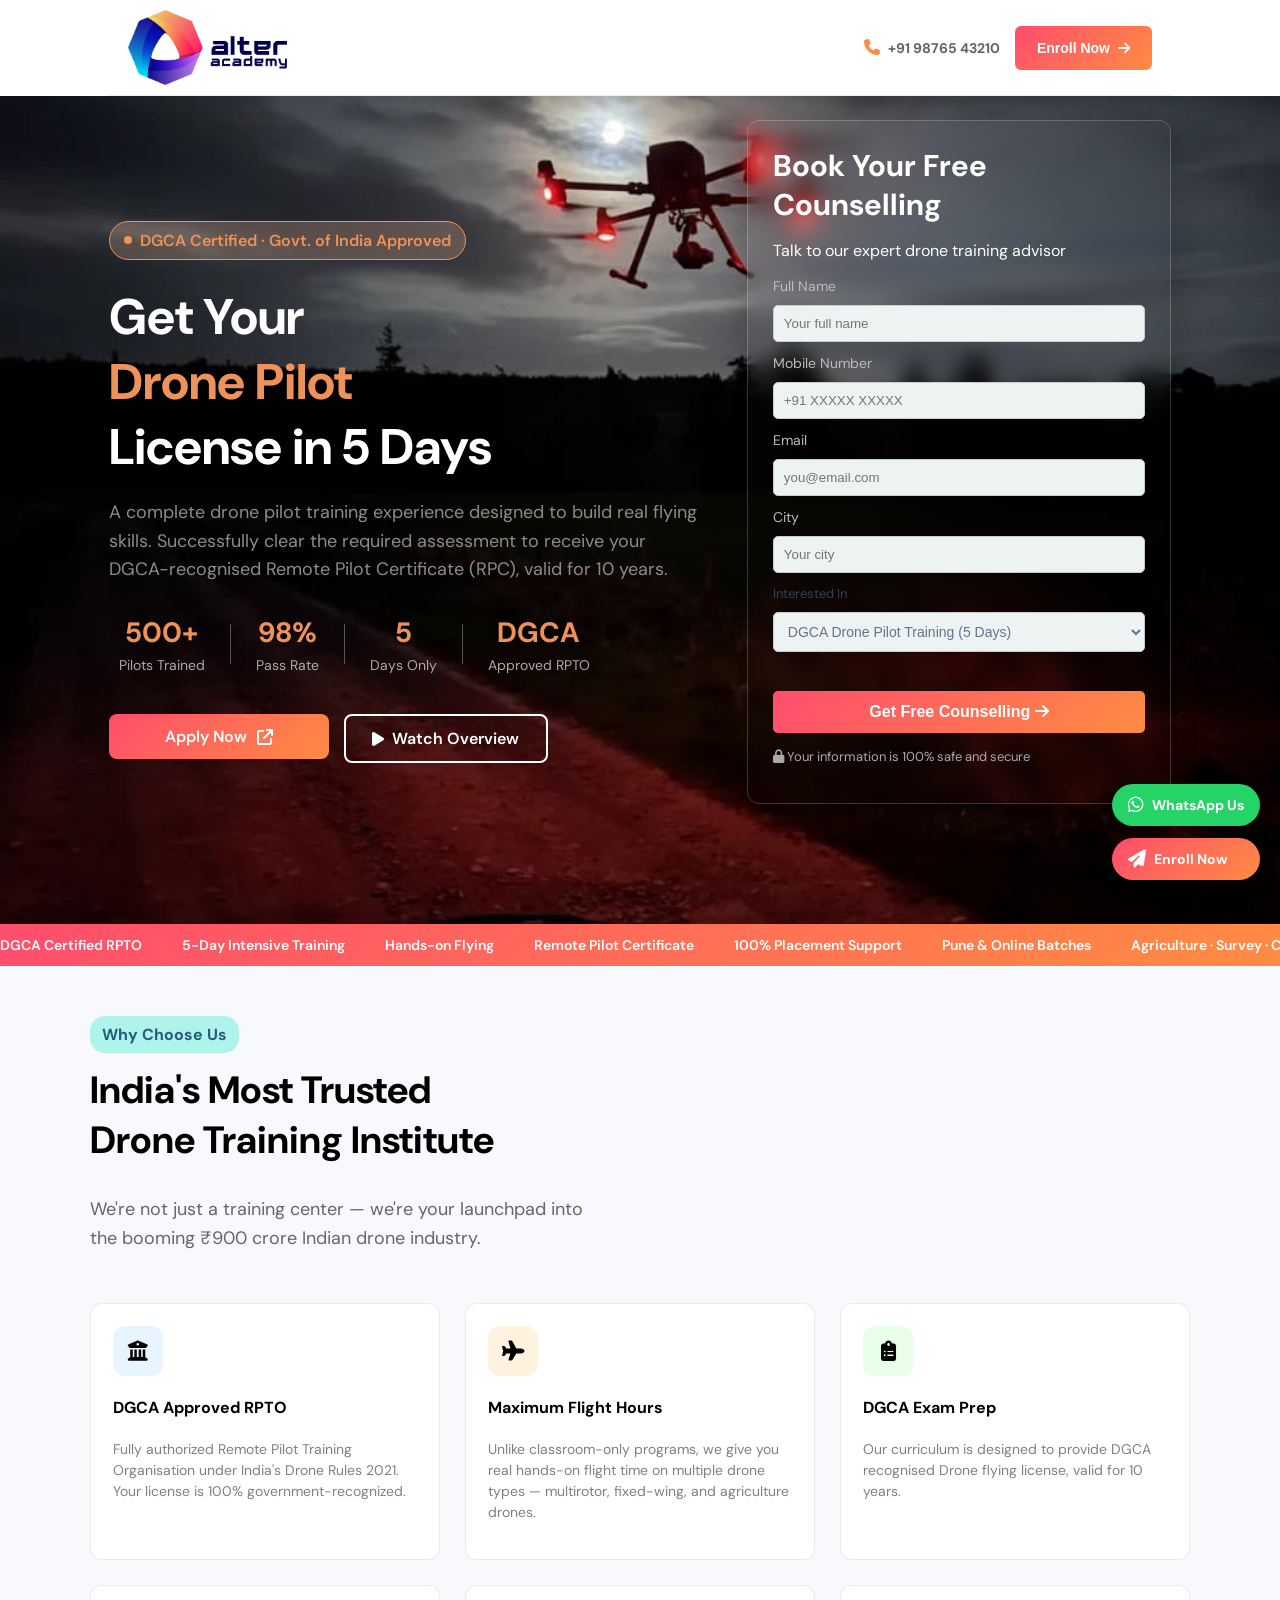
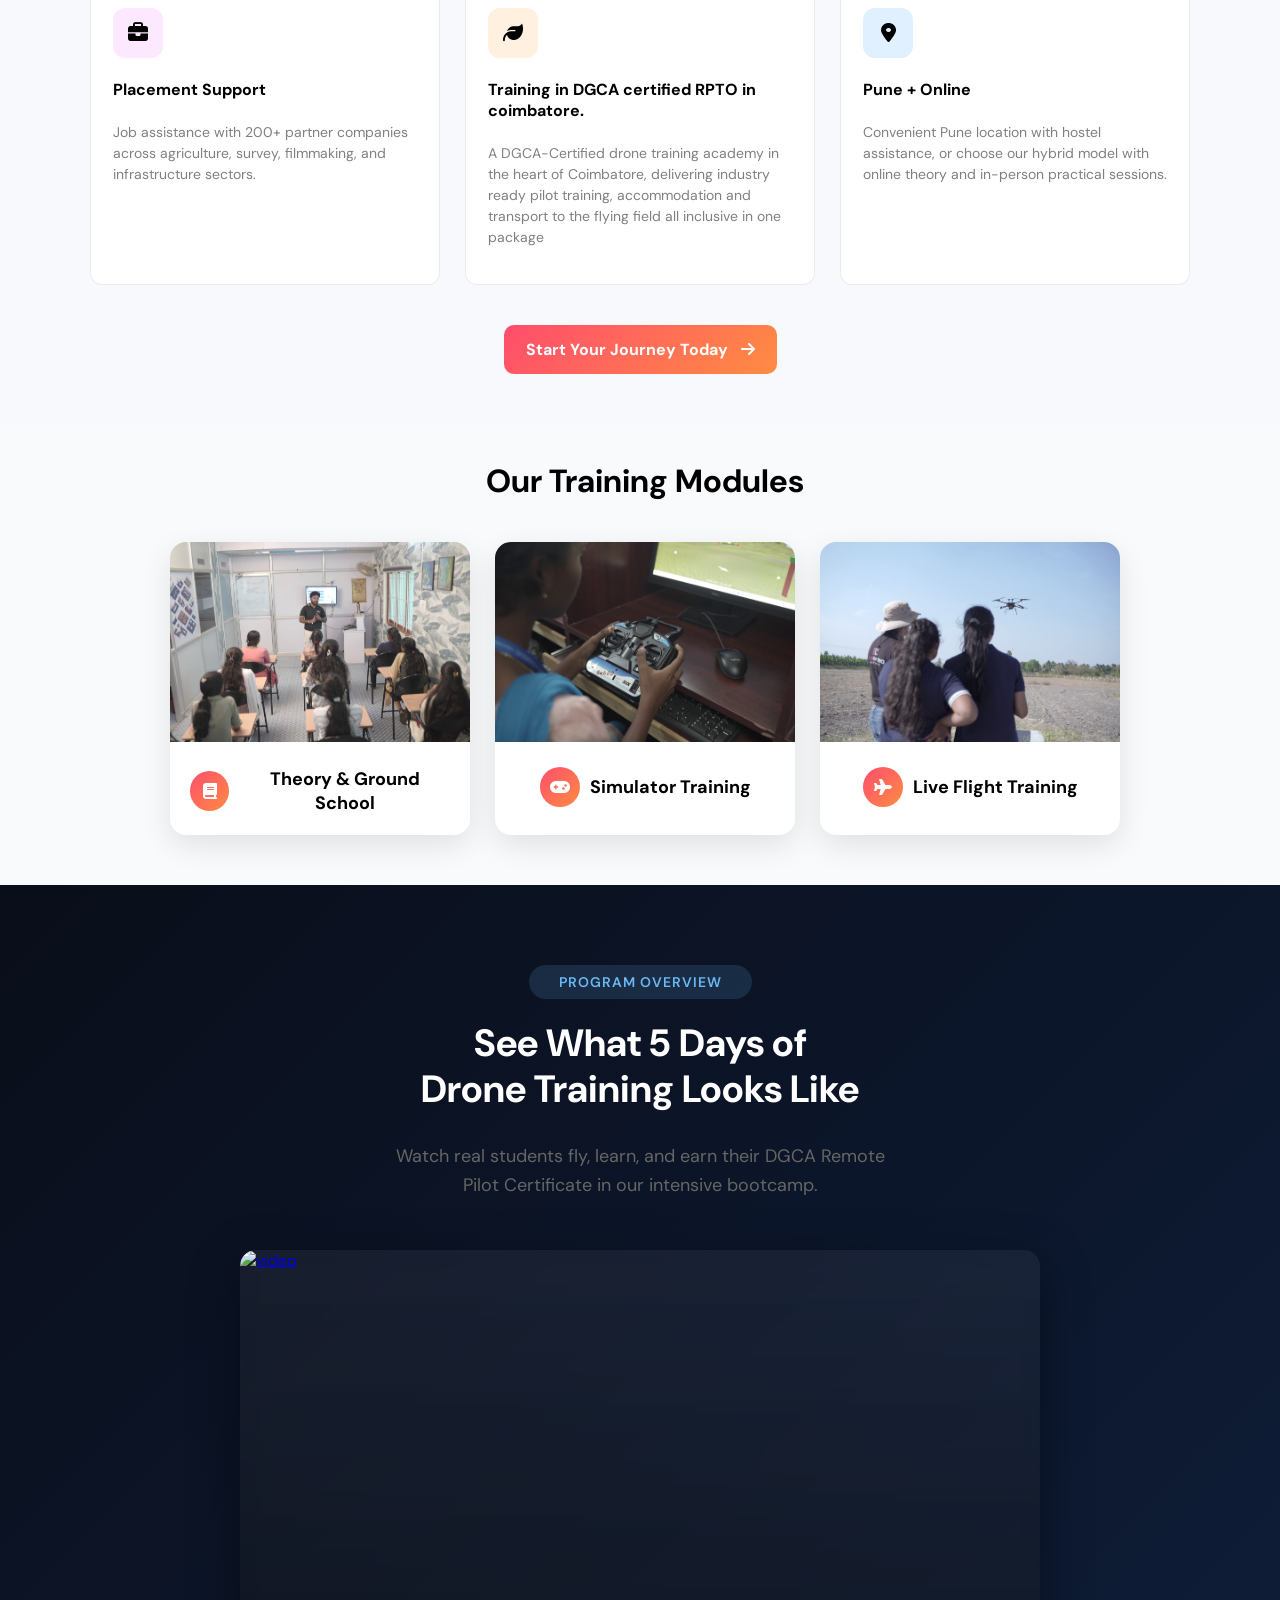
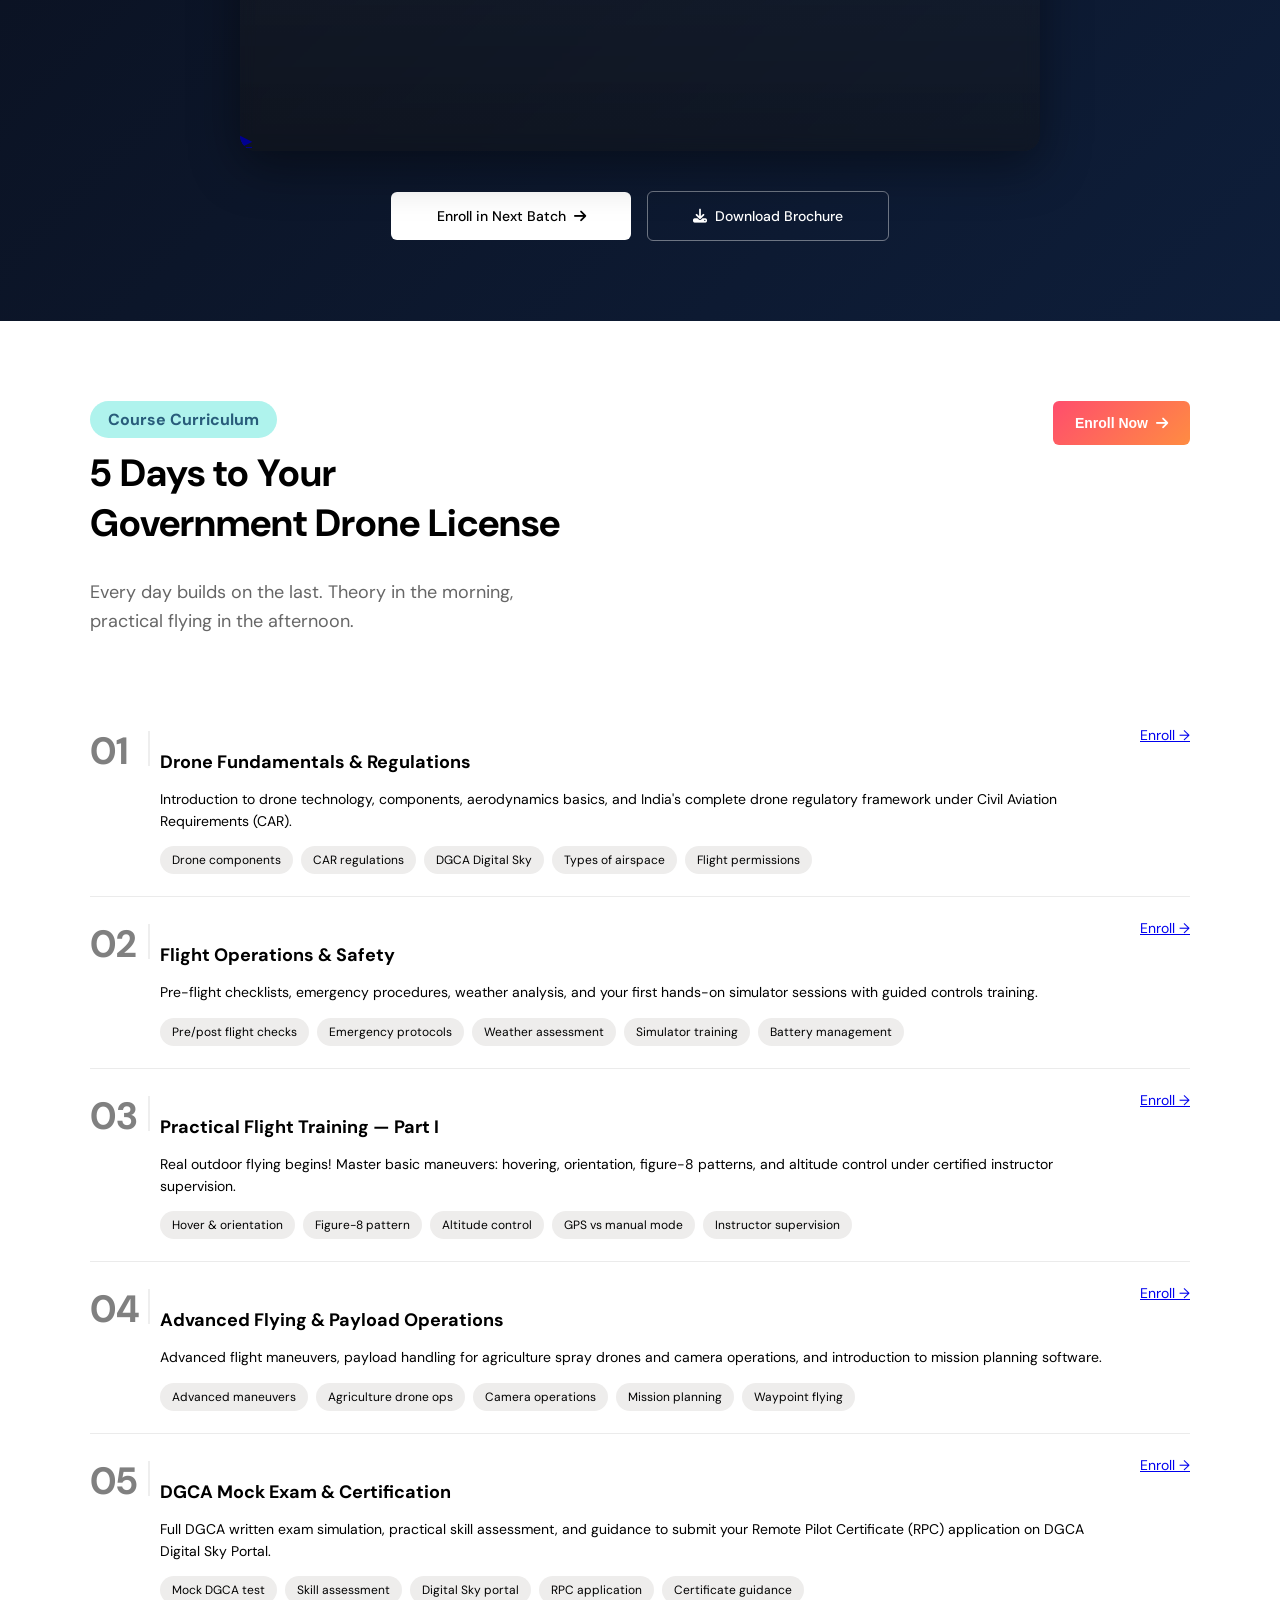
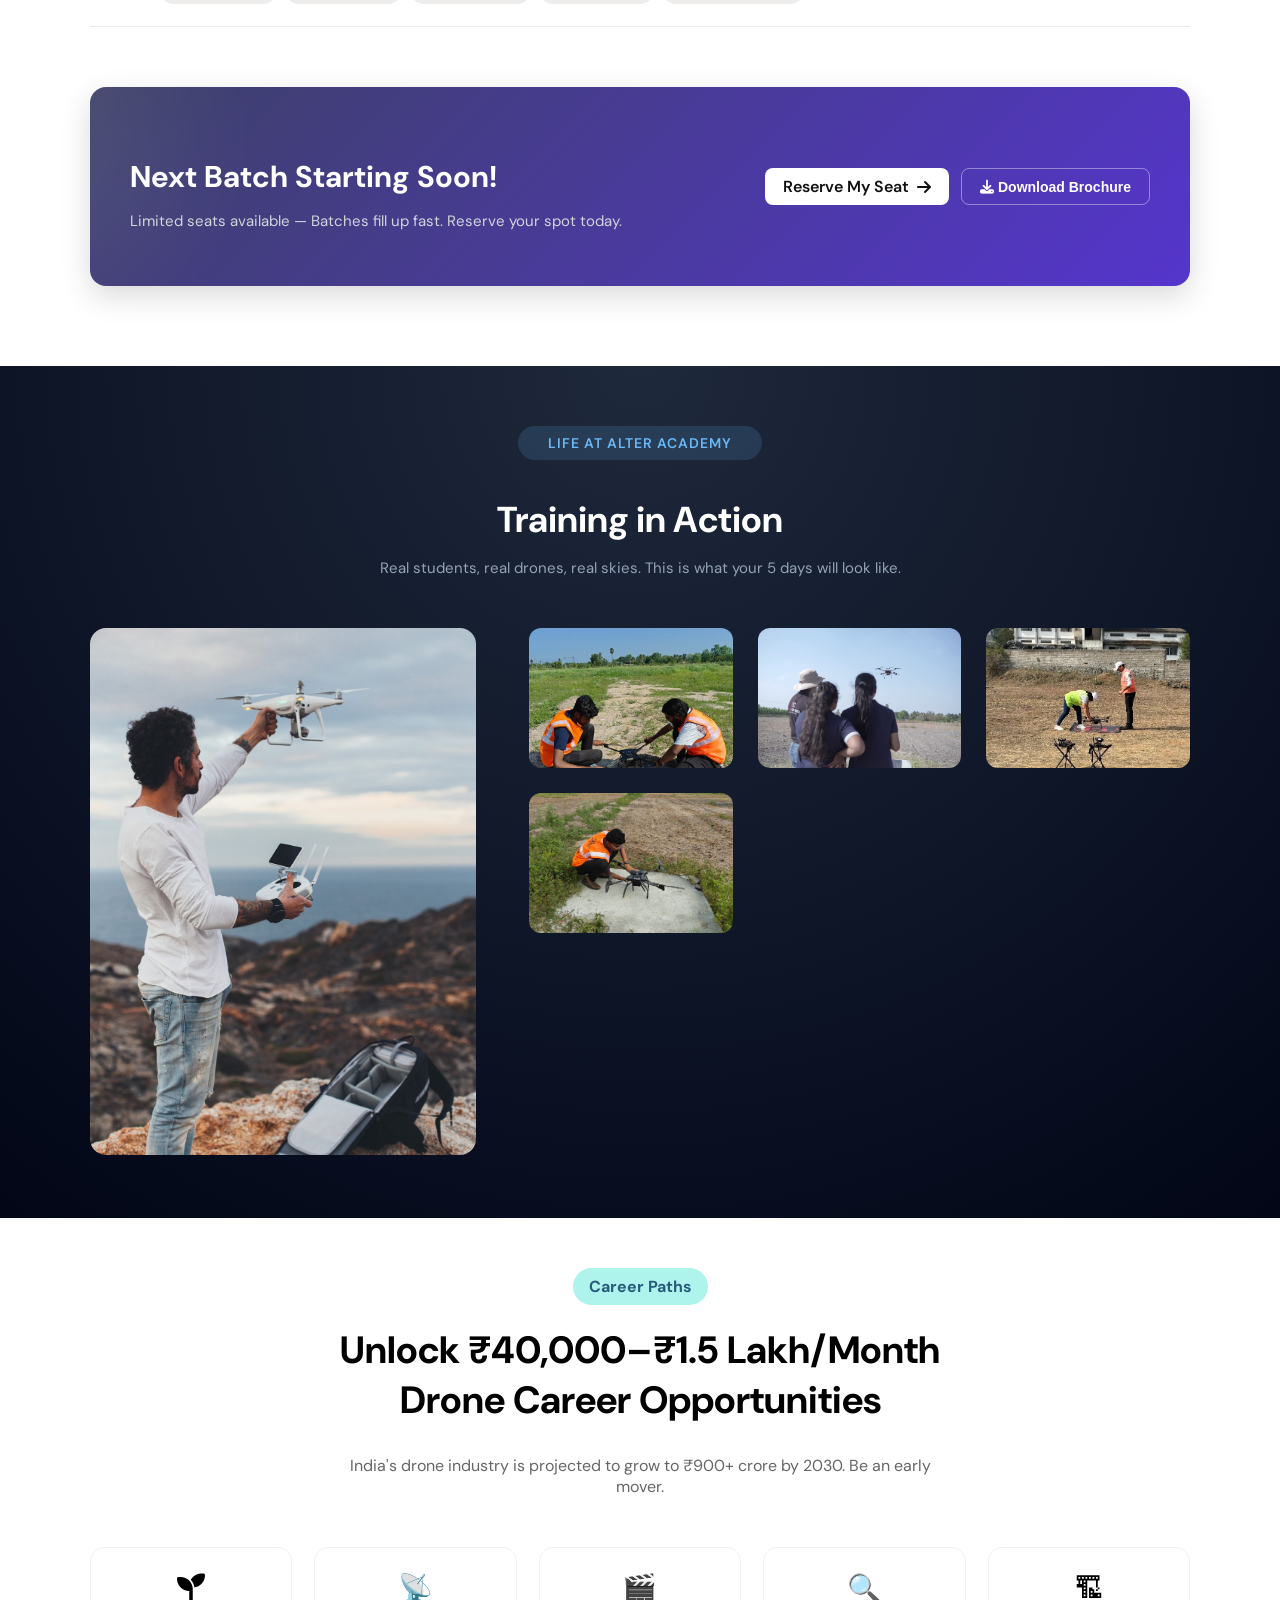
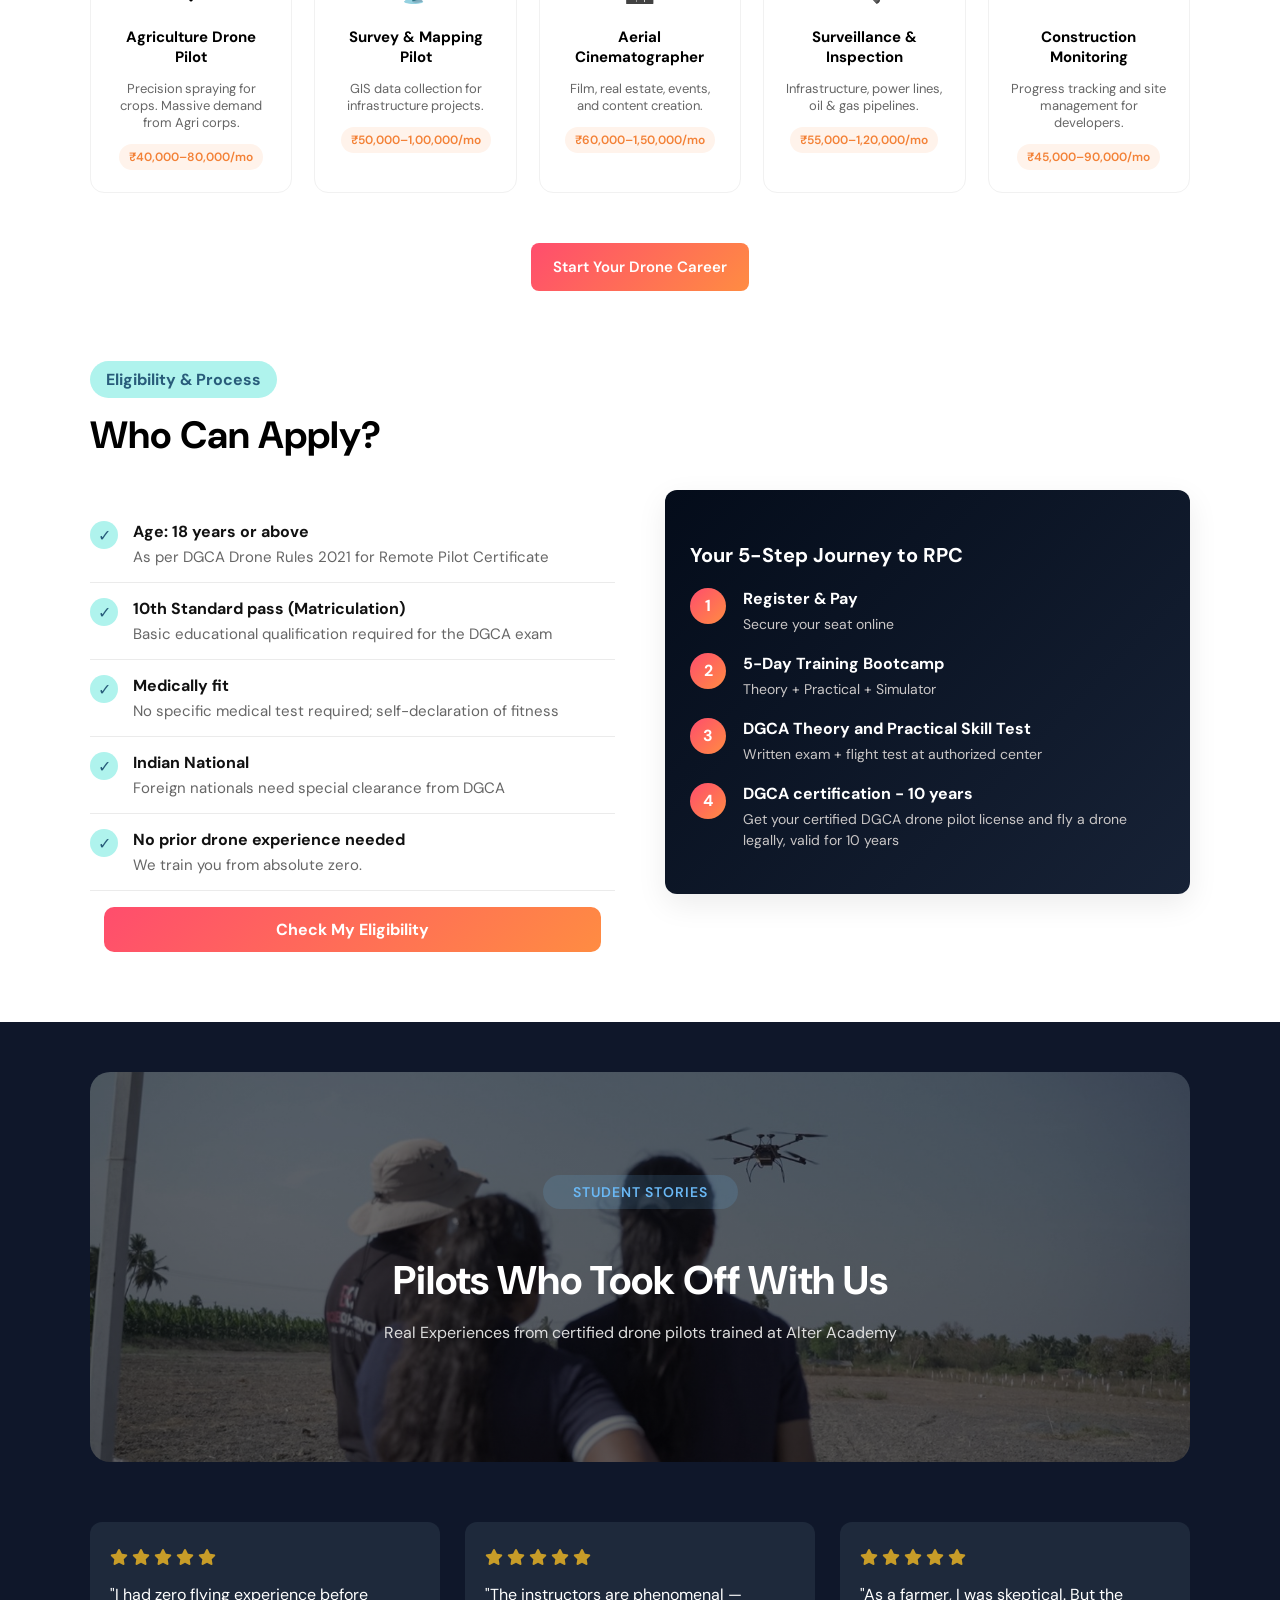
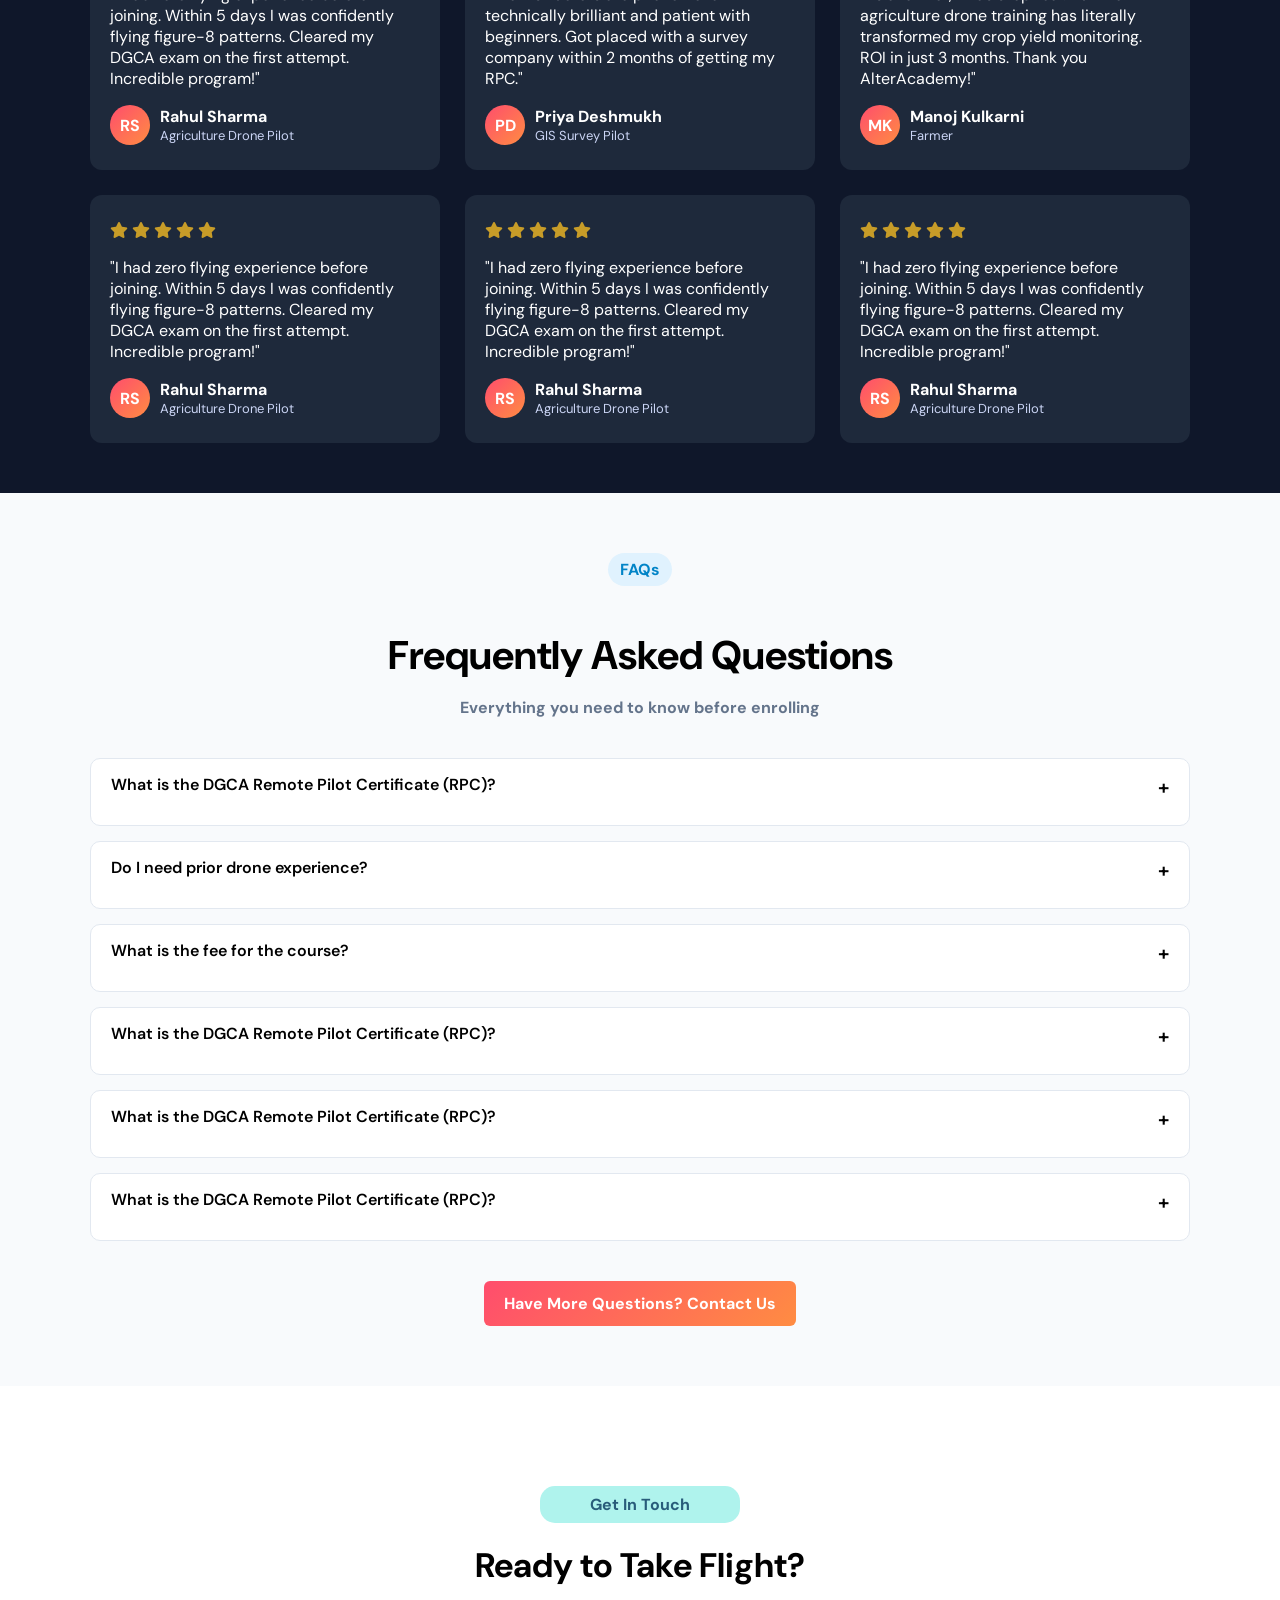
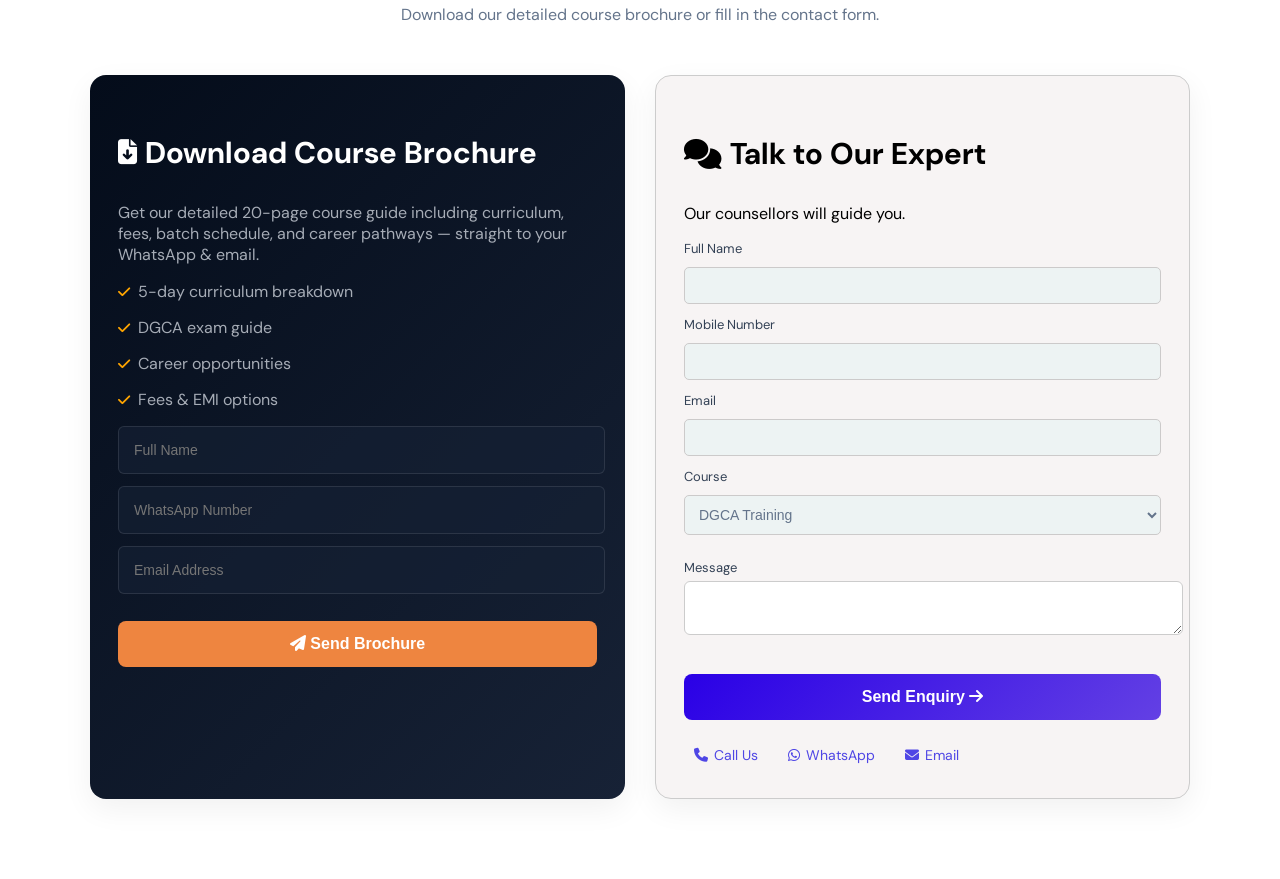
==== index.html @ c353fcc8 "rename to index.html for deployment" ====
<!doctype html>
<html lang="en">
  <head>
    <meta charset="UTF-8" />
    <meta name="viewport" content="width=device-width, initial-scale=1.0" />
    <title>Alter-Academy</title>

    <link rel="stylesheet" href="style.css" />

    <link
      rel="stylesheet"
      href="https://cdnjs.cloudflare.com/ajax/libs/font-awesome/6.5.0/css/all.min.css"
    />
    <link
      href="https://fonts.googleapis.com/css2?family=DM+Sans:wght@300;400;500;600;700&display=swap"
      rel="stylesheet"
    />
  </head>

  <body>
    <header class="nav-header">
      <div class="nav-inner">
        <a href="#hero" class="nav-logo">
          <img
            src="./images/Alter Academy Logo.png"
            alt="Alter Academy Logo"
            class="logo-img"
          />
        </a>
        <div class="nav-cta">
          <a href="tel:+919876543210" class="nav-phone">
            <i class="fa-solid fa-phone"></i> +91 98765 43210
          </a>
          <button href="#contact-section" class="header-btn">
            Enroll Now <i class="fa-solid fa-arrow-right"></i>
          </button>
        </div>
      </div>
    </header>

    <section class="hero">
      <div class="hero-content">
        <!-- LEFT CONTENT -->
        <div class="hero-section">
          <div class="hero-badge">
            <span class="hero-badge-dot"></span>
            DGCA Certified · Govt. of India Approved
          </div>

          <h1 class="hero-title">
            Get Your<br /><span>Drone Pilot</span><br />License in 5 Days
          </h1>

          <p class="hero-sub">
            A complete drone pilot training experience designed to build real
            flying skills. Successfully clear the required assessment to receive
            your DGCA-recognised Remote Pilot Certificate (RPC), valid for 10
            years.
          </p>

          <div class="hero-stats">
            <div class="hero-stat">
              <div class="hero-stat-num">500+</div>
              <div class="hero-stat-label">Pilots Trained</div>
            </div>

            <div class="hero-divider"></div>

            <div class="hero-stat">
              <div class="hero-stat-num">98%</div>
              <div class="hero-stat-label">Pass Rate</div>
            </div>

            <div class="hero-divider"></div>

            <div class="hero-stat">
              <div class="hero-stat-num">5</div>
              <div class="hero-stat-label">Days Only</div>
            </div>

            <div class="hero-divider"></div>

            <div class="hero-stat">
              <div class="hero-stat-num">DGCA</div>
              <div class="hero-stat-label">Approved RPTO</div>
            </div>
          </div>

          <div class="hero-btns">
            <a href="#contact-section" class="hero-pribtn">
              Apply Now <i class="fa-solid fa-arrow-up-right-from-square"></i>
            </a>

            <a href="#video-section" class="btn-secbtn">
              <i class="fa-solid fa-play"></i> Watch Overview
            </a>
          </div>
        </div>

        <!-- FORM -->
        <div class="hero-form-card">
          <h3>Book Your Free Counselling</h3>
          <p>Talk to our expert drone training advisor</p>

          <form>
            <div class="form-row">
              <label class="level">Full Name</label>
              <input type="text" placeholder="Your full name" required />
            </div>

            <div class="form-row">
              <label class="level">Mobile Number</label>
              <input type="tel" placeholder="+91 XXXXX XXXXX" required />
            </div>

            <div class="form-row">
              <label class="level">Email</label>
              <input type="email" placeholder="you@email.com" required />
            </div>

            <div class="form-row">
              <label class="level">City</label>
              <input type="text" placeholder="Your city" />
            </div>

            <div class="form-row">
              <label>Interested In</label>
              <select>
                <option>DGCA Drone Pilot Training (5 Days)</option>
                <option>Aerial Cinematography</option>
                <option>Drone Survey & Mapping</option>
                <option>Train the Trainer (TTT)</option>
              </select>
            </div>

            <button type="submit" class="form-submit">
              Get Free Counselling <i class="fa-solid fa-arrow-right"></i>
            </button>

            <p class="form-note">
              <i class="fa-solid fa-lock"></i> Your information is 100% safe and
              secure
            </p>
          </form>
        </div>
      </div>
    </section>

    <section class="marquee-strip">
      <div class="marquee-inner">
        <span>DGCA Certified RPTO</span>
        <span>5-Day Intensive Training</span>
        <span>Hands-on Flying</span>
        <span>Remote Pilot Certificate</span>
        <span>100% Placement Support</span>
        <span>Pune & Online Batches</span>
        <span>Agriculture · Survey · Cinematography</span>

        <!-- repeat for smooth loop -->
        <span>DGCA Certified RPTO</span>
        <span>5-Day Intensive Training</span>
        <span>Hands-on Flying</span>
        <span>Remote Pilot Certificate</span>
        <span>100% Placement Support</span>
        <span>Pune & Online Batches</span>
        <span>Agriculture · Survey · Cinematography</span>
      </div>
    </section>

    <section id="why" class="why-section">
      <div class="container">
        <div class="section-tag">Why Choose Us</div>
        <h2 class="section-title">
          India's Most Trusted<br />Drone Training Institute
        </h2>

        <p class="section-sub">
          We're not just a training center — we're your launchpad into the
          booming ₹900 crore Indian drone industry.
        </p>

        <div class="why-grid">
          <div class="why-card">
            <div class="why-icon blue">
              <i class="fa-solid fa-building-columns"></i>
            </div>
            <h4>DGCA Approved RPTO</h4>
            <p>
              Fully authorized Remote Pilot Training Organisation under India's
              Drone Rules 2021. Your license is 100% government-recognized.
            </p>
          </div>

          <div class="why-card">
            <div class="why-icon orange"><i class="fa-solid fa-plane"></i></div>
            <h4>Maximum Flight Hours</h4>
            <p>
              Unlike classroom-only programs, we give you real hands-on flight
              time on multiple drone types — multirotor, fixed-wing, and
              agriculture drones.
            </p>
          </div>

          <div class="why-card">
            <div class="why-icon green">
              <i class="fa-solid fa-clipboard-list"></i>
            </div>
            <h4>DGCA Exam Prep</h4>
            <p>
              Our curriculum is designed to provide DGCA recognised Drone flying
              license, valid for 10 years.
            </p>
          </div>

          <div class="why-card">
            <div class="why-icon purple">
              <i class="fa-solid fa-briefcase"></i>
            </div>
            <h4>Placement Support</h4>
            <p>
              Job assistance with 200+ partner companies across agriculture,
              survey, filmmaking, and infrastructure sectors.
            </p>
          </div>

          <div class="why-card">
            <div class="why-icon yellow"><i class="fa-solid fa-leaf"></i></div>
            <h4>Training in DGCA certified RPTO in coimbatore.</h4>
            <p>
              A DGCA-Certified drone training academy in the heart of
              Coimbatore, delivering industry ready pilot training,
              accommodation and transport to the flying field all inclusive in
              one package
            </p>
          </div>

          <div class="why-card">
            <div class="why-icon lightblue">
              <i class="fa-solid fa-location-dot"></i>
            </div>
            <h4>Pune + Online</h4>
            <p>
              Convenient Pune location with hostel assistance, or choose our
              hybrid model with online theory and in-person practical sessions.
            </p>
          </div>
        </div>

        <div class="center-btn">
          <a href="#whyPopup" class="btn-pri">
            Start Your Journey Today <i class="fa-solid fa-arrow-right"></i>
          </a>
        </div>
      </div>
    </section>
    
     <!-- Why Popup Section -->

    <div id="whyPopup" class="popup">
  <div class="popup-content">

    <a href="#why-section" class="close-btn">&times;</a>

    <h2>Start Your Journey </h2>
    <p>Fill your details and we’ll contact you soon!</p>

    <input type="text" placeholder="Full Name" />
    <input type="tel" placeholder="Mobile Number" />
    <input type="email" placeholder="Email Address" />

    <button class="btn-pri">Submit</button>
  </div>
</div>

    <section class="training-section">
      <div class="container">
        <h2 class="training-title">Our Training Modules</h2>

        <div class="training-cards">
          <!-- CARD 1 -->
          <div class="training-card">
            <img src="./images/card1.jpeg" alt="Ground School" />
            <div class="card-content">
              <div class="card-icon">
                <i class="fa-solid fa-book"></i>
              </div>
              <h3>Theory & Ground School</h3>
            </div>
          </div>

          <!-- CARD 2 -->
          <div class="training-card">
            <img src="./images/card2.jpeg" alt="Simulator Training" />
            <div class="card-content">
              <div class="card-icon">
                <i class="fa-solid fa-gamepad"></i>
              </div>
              <h3>Simulator Training</h3>
            </div>
          </div>

          <!-- CARD 3 -->
          <div class="training-card">
            <img src="./images/card3.jpeg" alt="Live Flight Training" />
            <div class="card-content">
              <div class="card-icon">
                <i class="fa-solid fa-plane"></i>
              </div>
              <h3>Live Flight Training</h3>
            </div>
          </div>
        </div>
      </div>
    </section>

    <section id="video-section" class="vi-section video-section">
      <div class="container">
        <div class="video-header">
          <div class="section-tag video-tag">Program Overview</div>

          <h2 class="section-title video-title">
            See What 5 Days of<br />Drone Training Looks Like
          </h2>

          <p class="section-sub video-sub">
            Watch real students fly, learn, and earn their DGCA Remote Pilot
            Certificate in our intensive bootcamp.
          </p>
        </div>

        <!-- VIDEO -->
        <div class="video-wrap">
          <a href="https://youtu.be/l_PnxORhAGU" target="_blank">
            <div class="video-box">
              <img
                src="https://img.youtube.com/vi/l_PnxORhAGU/maxresdefault.jpg"
                alt="video"
              />
              <div class="play-btn">▶</div>
            </div>
          </a>
        </div>

        <!-- BUTTONS -->
        <div class="video-btns">
          <a href="#contact-section" class="enroll-btn">
            Enroll in Next Batch <i class="fa-solid fa-arrow-right"></i>
          </a>

          <a
            href="./assets/Drone Pilot Course A4.pdf"
            target="_blank"
            class="btn-secondary"
          >
            <i class="fa-solid fa-download"></i> Download Brochure
          </a>
        </div>
      </div>
    </section>

    <section id="curriculum" class="course-section">
      <div class="container">
        <div class="curriculum-header">
          <div>
            <div class="course-tag">Course Curriculum</div>
            <h2 class="section-title">
              5 Days to Your<br />Government Drone License
            </h2>
            <p class="section-sub">
              Every day builds on the last. Theory in the morning, practical
              flying in the afternoon.
            </p>
          </div>
          <button href="#contact-section" class="header-btn">
            Enroll Now <i class="fa-solid fa-arrow-right"></i>
          </button>
        </div>

        <div class="days-grid">
          <!-- Day 1 -->
          <div class="day-item">
            <div class="day-num">01</div>
            <div class="day-content">
              <h4>Drone Fundamentals & Regulations</h4>
              <p>
                Introduction to drone technology, components, aerodynamics
                basics, and India's complete drone regulatory framework under
                Civil Aviation Requirements (CAR).
              </p>

              <div class="day-topics">
                <span class="day-tag">Drone components</span>
                <span class="day-tag">CAR regulations</span>
                <span class="day-tag">DGCA Digital Sky</span>
                <span class="day-tag">Types of airspace</span>
                <span class="day-tag">Flight permissions</span>
              </div>
            </div>
            <div class="day-cta"><a href="#">Enroll →</a></div>
          </div>

          <div class="day-item">
            <div class="day-num">02</div>
            <div class="day-content">
              <h4>Flight Operations & Safety</h4>
              <p>
                Pre-flight checklists, emergency procedures, weather analysis,
                and your first hands-on simulator sessions with guided controls
                training.
              </p>

              <div class="day-topics">
                <span class="day-tag">Pre/post flight checks</span>
                <span class="day-tag">Emergency protocols</span>
                <span class="day-tag">Weather assessment</span>
                <span class="day-tag">Simulator training</span>
                <span class="day-tag">Battery management</span>
              </div>
            </div>
            <div class="day-cta"><a href="#">Enroll →</a></div>
          </div>

          <div class="day-item">
            <div class="day-num">03</div>
            <div class="day-content">
              <h4>Practical Flight Training — Part I</h4>
              <p>
                Real outdoor flying begins! Master basic maneuvers: hovering,
                orientation, figure-8 patterns, and altitude control under
                certified instructor supervision.
              </p>

              <div class="day-topics">
                <span class="day-tag">Hover & orientation</span>
                <span class="day-tag">Figure-8 pattern</span>
                <span class="day-tag">Altitude control</span>
                <span class="day-tag">GPS vs manual mode</span>
                <span class="day-tag">Instructor supervision</span>
              </div>
            </div>
            <div class="day-cta"><a href="#">Enroll →</a></div>
          </div>

          <div class="day-item">
            <div class="day-num">04</div>
            <div class="day-content">
              <h4>Advanced Flying & Payload Operations</h4>
              <p>
                Advanced flight maneuvers, payload handling for agriculture
                spray drones and camera operations, and introduction to mission
                planning software.
              </p>

              <div class="day-topics">
                <span class="day-tag">Advanced maneuvers</span>
                <span class="day-tag">Agriculture drone ops</span>
                <span class="day-tag">Camera operations</span>
                <span class="day-tag">Mission planning</span>
                <span class="day-tag">Waypoint flying</span>
              </div>
            </div>
            <div class="day-cta"><a href="#">Enroll →</a></div>
          </div>

          <div class="day-item">
            <div class="day-num">05</div>
            <div class="day-content">
              <h4>DGCA Mock Exam & Certification</h4>
              <p>
                Full DGCA written exam simulation, practical skill assessment,
                and guidance to submit your Remote Pilot Certificate (RPC)
                application on DGCA Digital Sky Portal.
              </p>

              <div class="day-topics">
                <span class="day-tag">Mock DGCA test</span>
                <span class="day-tag">Skill assessment</span>
                <span class="day-tag">Digital Sky portal</span>
                <span class="day-tag">RPC application</span>
                <span class="day-tag">Certificate guidance</span>
              </div>
            </div>
            <div class="day-cta"><a href="#">Enroll →</a></div>
          </div>
        </div>

        <div class="cta-banner">
          <div>
            <h3>Next Batch Starting Soon!</h3>
            <p>
              Limited seats available — Batches fill up fast. Reserve your spot
              today.
            </p>
          </div>

          <div class="cta-banner-btns">
            <a href="#" class="btn-white">
              Reserve My Seat
              <i class="fa-solid fa-arrow-right"></i>
            </a>

            <button class="btn-secondary">
              <a
                href="./assets/Drone Pilot Course A4.pdf"
                target="_blank"
                class="btn-secon"
              >
                <i class="fa-solid fa-download"></i> Download Brochure
              </a>
            </button>
          </div>
        </div>
      </div>
    </section>

    <section class="life-section">
      <div class="container">
        <div class="life-header">
          <h5>LIFE AT ALTER ACADEMY</h5>
          <h2>Training in Action</h2>
          <p>
            Real students, real drones, real skies. This is what your 5 days
            will look like.
          </p>
        </div>

        <div class="life-gallery">
          <div class="left-big">
            <img src="./images/gallery.jpeg" alt="main image" />
          </div>

          <div class="right-grid">
            <img src="./images/gallery1.jpeg" alt="" />
            <img src="./images/gallery3.jpeg" alt="" />
            <img src="./images/gallery4.jpeg" alt="" />
            <img src="./images/gallery5.jpeg" alt="" />
          </div>
        </div>
      </div>
    </section>

    <section id="careers" class="section">
      <div class="container">
        <div class="career-header">
          <div class="career-tag">Career Paths</div>
          <h2 class="section-title">
            Unlock ₹40,000–₹1.5 Lakh/Month<br />Drone Career Opportunities
          </h2>
          <p class="career-sub">
            India's drone industry is projected to grow to ₹900+ crore by 2030.
            Be an early mover.
          </p>
        </div>

        <div class="career-grid">
          <div class="career-card">
            <div class="career-icon"><i class="fa-solid fa-seedling"></i></div>
            <h4>Agriculture Drone Pilot</h4>
            <p>Precision spraying for crops. Massive demand from Agri corps.</p>
            <div class="career-salary">₹40,000–80,000/mo</div>
          </div>

          <div class="career-card">
            <div class="career-icon">📡</div>
            <h4>Survey & Mapping Pilot</h4>
            <p>GIS data collection for infrastructure projects.</p>
            <div class="career-salary">₹50,000–1,00,000/mo</div>
          </div>

          <div class="career-card">
            <div class="career-icon">🎬</div>
            <h4>Aerial Cinematographer</h4>
            <p>Film, real estate, events, and content creation.</p>
            <div class="career-salary">₹60,000–1,50,000/mo</div>
          </div>

          <div class="career-card">
            <div class="career-icon">🔍</div>
            <h4>Surveillance & Inspection</h4>
            <p>Infrastructure, power lines, oil & gas pipelines.</p>
            <div class="career-salary">₹55,000–1,20,000/mo</div>
          </div>

          <div class="career-card">
            <div class="career-icon">🏗</div>
            <h4>Construction Monitoring</h4>
            <p>Progress tracking and site management for developers.</p>
            <div class="career-salary">₹45,000–90,000/mo</div>
          </div>

        </div>

        <div class="career-cta">
          <a href="#careerPopup" class="btn-primary">
            Start Your Drone Career
          </a>
        </div>
      </div>
    </section>

    <div id="careerPopup" class="popup">
  <div class="popup-content">

    <a href="#section" class="close-btn">&times;</a>

    <h2>Start Your Drone Career </h2>
    <p>Fill your details, we will contact you soon!</p>

    <input type="text" placeholder="Full Name" />
    <input type="tel" placeholder="Phone Number" />
    <input type="email" placeholder="Email Address" />

    <button class="btn btn-primary">Submit</button>
  </div>
</div>

    <section id="eligibility" class="eligibility-section">
      <div class="container">
        <div class="eligibility-tag">Eligibility & Process</div>
        <h2 class="section-title">Who Can Apply?</h2>

        <div class="elig-grid">
          <!-- Left Side -->
          <div>
            <ul class="elig-list">
              <li>
                <div class="elig-check">✓</div>
                <div>
                  <strong>Age: 18 years or above</strong>
                  <span
                    >As per DGCA Drone Rules 2021 for Remote Pilot
                    Certificate</span
                  >
                </div>
              </li>

              <li>
                <div class="elig-check">✓</div>
                <div>
                  <strong>10th Standard pass (Matriculation)</strong>
                  <span
                    >Basic educational qualification required for the DGCA
                    exam</span
                  >
                </div>
              </li>

              <li>
                <div class="elig-check">✓</div>
                <div>
                  <strong>Medically fit</strong>
                  <span
                    >No specific medical test required; self-declaration of
                    fitness</span
                  >
                </div>
              </li>

              <li>
                <div class="elig-check">✓</div>
                <div>
                  <strong>Indian National</strong>
                  <span
                    >Foreign nationals need special clearance from DGCA</span
                  >
                </div>
              </li>

              <li>
                <div class="elig-check">✓</div>
                <div>
                  <strong>No prior drone experience needed</strong>
                  <span>We train you from absolute zero.</span>
                </div>
              </li>
            </ul>

            <div class="eligibility-cta">
              <a href="#mainPopup" class="cta-btn">
                Check My Eligibility
              </a>
            </div>
          </div>

          <!-- Right Side -->
          <div class="elig-visual">
            <h4>Your 5-Step Journey to RPC</h4>

            <ul class="process-steps">
              <li class="process-step">
                <div class="step-circle">1</div>
                <div class="step-content">
                  <strong>Register & Pay</strong>
                  <span>Secure your seat online</span>
                </div>
              </li>

              <li class="process-step">
                <div class="step-circle">2</div>
                <div class="step-content">
                  <strong>5-Day Training Bootcamp</strong>
                  <span>Theory + Practical + Simulator</span>
                </div>
              </li>

              <li class="process-step">
                <div class="step-circle">3</div>
                <div class="step-content">
                  <strong>DGCA Theory and Practical Skill Test</strong>
                  <span>Written exam + flight test at authorized center</span>
                </div>
              </li>

              <li class="process-step">
                <div class="step-circle">4</div>
                <div class="step-content">
                  <strong>DGCA certification - 10 years</strong>
                  <span
                    >Get your certified DGCA drone pilot license and fly a drone
                    legally, valid for 10 years</span
                  >
                </div>
              </li>
            </ul>
          </div>
        </div>
      </div>
    </section>

      <!-- Check My Eligibility Popup -->
    <div id="mainPopup" class="popup">
  <div class="popup-content">

    <a href="#eligibility-section" class="close-btn">&times;</a>

    <h2>Check Your Eligibility </h2>
    <p>Fill your details, we’ll guide you!</p>

    <input type="text" placeholder="Full Name" />
    <input type="tel" placeholder="Mobile Number" />
    <input type="email" placeholder="Email Address" />

    <button class="btn btn-primary">Submit</button>
  </div>
</div>

    <section id="testimonials" class="testimonials-section dark-section">
      <div class="container">
        <!-- ✅ Banner moved inside -->
        <div class="student-banner">
          <div class="student-overlay">
            <h4 class="student-tag">Student Stories</h4>

            <h2 class="student-title">Pilots Who Took Off With Us</h2>

            <p class="student-sub">
              Real Experiences from certified drone pilots trained at Alter
              Academy
            </p>
          </div>
        </div>
        <div class="test-grid">
          <!-- Card 1 -->
          <div class="test-card">
            <div class="stars">
              <i class="fa-solid fa-star"></i>
              <i class="fa-solid fa-star"></i>
              <i class="fa-solid fa-star"></i>
              <i class="fa-solid fa-star"></i>
              <i class="fa-solid fa-star"></i>
            </div>

            <p>
              "I had zero flying experience before joining. Within 5 days I was
              confidently flying figure-8 patterns. Cleared my DGCA exam on the
              first attempt. Incredible program!"
            </p>

            <div class="test-author">
              <div class="test-avatar">RS</div>
              <div>
                <strong>Rahul Sharma</strong>
                <span>Agriculture Drone Pilot</span>
              </div>
            </div>
          </div>

          <!-- Card 2 -->
          <div class="test-card">
            <div class="stars">
              <i class="fa-solid fa-star"></i>
              <i class="fa-solid fa-star"></i>
              <i class="fa-solid fa-star"></i>
              <i class="fa-solid fa-star"></i>
              <i class="fa-solid fa-star"></i>
            </div>

            <p>
              "The instructors are phenomenal — technically brilliant and
              patient with beginners. Got placed with a survey company within 2
              months of getting my RPC."
            </p>

            <div class="test-author">
              <div class="test-avatar">PD</div>
              <div>
                <strong>Priya Deshmukh</strong>
                <span>GIS Survey Pilot</span>
              </div>
            </div>
          </div>

          <!-- Card 3 -->
          <div class="test-card">
            <div class="stars">
              <i class="fa-solid fa-star"></i>
              <i class="fa-solid fa-star"></i>
              <i class="fa-solid fa-star"></i>
              <i class="fa-solid fa-star"></i>
              <i class="fa-solid fa-star"></i>
            </div>

            <p>
              "As a farmer, I was skeptical. But the agriculture drone training
              has literally transformed my crop yield monitoring. ROI in just 3
              months. Thank you AlterAcademy!"
            </p>

            <div class="test-author">
              <div class="test-avatar">MK</div>
              <div>
                <strong>Manoj Kulkarni</strong>
                <span>Farmer</span>
              </div>
            </div>
          </div>

          <!-- Card 4 -->
          <div class="test-card">
            <div class="stars">
              <i class="fa-solid fa-star"></i>
              <i class="fa-solid fa-star"></i>
              <i class="fa-solid fa-star"></i>
              <i class="fa-solid fa-star"></i>
              <i class="fa-solid fa-star"></i>
            </div>

            <p>
              "I had zero flying experience before joining. Within 5 days I was
              confidently flying figure-8 patterns. Cleared my DGCA exam on the
              first attempt. Incredible program!"
            </p>

            <div class="test-author">
              <div class="test-avatar">RS</div>
              <div>
                <strong>Rahul Sharma</strong>
                <span>Agriculture Drone Pilot</span>
              </div>
            </div>
          </div>

          <!-- Card 5 -->
          <div class="test-card">
            <div class="stars">
              <i class="fa-solid fa-star"></i>
              <i class="fa-solid fa-star"></i>
              <i class="fa-solid fa-star"></i>
              <i class="fa-solid fa-star"></i>
              <i class="fa-solid fa-star"></i>
            </div>

            <p>
              "I had zero flying experience before joining. Within 5 days I was
              confidently flying figure-8 patterns. Cleared my DGCA exam on the
              first attempt. Incredible program!"
            </p>

            <div class="test-author">
              <div class="test-avatar">RS</div>
              <div>
                <strong>Rahul Sharma</strong>
                <span>Agriculture Drone Pilot</span>
              </div>
            </div>
          </div>

          <!-- Card 6 -->
          <div class="test-card">
            <div class="stars">
              <i class="fa-solid fa-star"></i>
              <i class="fa-solid fa-star"></i>
              <i class="fa-solid fa-star"></i>
              <i class="fa-solid fa-star"></i>
              <i class="fa-solid fa-star"></i>
            </div>

            <p>
              "I had zero flying experience before joining. Within 5 days I was
              confidently flying figure-8 patterns. Cleared my DGCA exam on the
              first attempt. Incredible program!"
            </p>

            <div class="test-author">
              <div class="test-avatar">RS</div>
              <div>
                <strong>Rahul Sharma</strong>
                <span>Agriculture Drone Pilot</span>
              </div>
            </div>
          </div>
        </div>

        <!-- <div class="center-btn">
          <a href="#contact-section" class="btn-white">Join Our Community</a>
        </div> -->
      </div>
    </section>

    <section id="faq" class="faq-section">
      <div class="flight-container">
        <div class="faq-header">
          <div class="faq-tag">FAQs</div>
          <h2 class="faq-title">Frequently Asked Questions</h2>
          <p class="faq-sub">Everything you need to know before enrolling</p>
        </div>

        <div class="faq-grid">
          <!-- Item -->
          <div class="faq-item">
            <div class="faq-q">
              What is the DGCA Remote Pilot Certificate (RPC)?
              <span class="faq-icon">+</span>
            </div>
            <div class="faq-a">
              The Remote Pilot Certificate (RPC) is the official government
              license issued by DGCA.
            </div>
          </div>

          <div class="faq-item">
            <div class="faq-q">
              Do I need prior drone experience?
              <span class="faq-icon">+</span>
            </div>
            <div class="faq-a">
              Absolutely not! Our program is designed for beginners.
            </div>
          </div>

          <div class="faq-item">
            <div class="faq-q">
              What is the fee for the course?
              <span class="faq-icon">+</span>
            </div>
            <div class="faq-a">
              Fees vary based on category. Contact us for details.
            </div>
          </div>
        </div>

        <div class="faq-item">
          <div class="faq-q">
            What is the DGCA Remote Pilot Certificate (RPC)?
            <span class="faq-icon">+</span>
          </div>
          <div class="faq-a">
            The Remote Pilot Certificate (RPC) is the official government
            license issued by DGCA.
          </div>
        </div>

        <div class="faq-item">
          <div class="faq-q">
            What is the DGCA Remote Pilot Certificate (RPC)?
            <span class="faq-icon">+</span>
          </div>
          <div class="faq-a">
            The Remote Pilot Certificate (RPC) is the official government
            license issued by DGCA.
          </div>
        </div>

        <div class="faq-item">
          <div class="faq-q">
            What is the DGCA Remote Pilot Certificate (RPC)?
            <span class="faq-icon">+</span>
          </div>
          <div class="faq-a">
            The Remote Pilot Certificate (RPC) is the official government
            license issued by DGCA.
          </div>
        </div>

        <div class="faq-btn">
          <a href="#faqPopup" class="btn-prim">
            Have More Questions? Contact Us
          </a>
        </div>
      </div>
    </section>

    <div id="faqPopup" class="popup">
  <div class="popup-content">

    <a href="#faq-section" class="close-btn">&times;</a>

    <h2>Have Any Question</h2>
    <p>Fill your details, we’ll guide you!</p>

    <input type="text" placeholder="Full Name" />
    <input type="tel" placeholder="Mobile Number" />
    <input type="email" placeholder="Email Address" />

    <button class="btn btn-primary">Submit</button>
  </div>
</div>

    <section id="contact-section" class="flight-section">
      <div class="flight-container">
        <!-- HEADER -->
        <div class="flight-header">
          <div class="flight-tag">Get In Touch</div>
          <h2 class="flight-title">Ready to Take Flight?</h2>
          <p class="flight-sub">
            Download our detailed course brochure or fill in the contact form.
          </p>
        </div>

        <div class="contact-grid">
          <!-- BROCHURE -->
          <div class="brochure-card">
            <h3>
              <i class="fa-solid fa-file-arrow-down"></i> Download Course
              Brochure
            </h3>
            <p>
              Get our detailed 20-page course guide including curriculum, fees,
              batch schedule, and career pathways — straight to your WhatsApp &
              email.
            </p>

            <ul class="brochure-items">
              <li>
                <i class="fa-solid fa-check"></i> 5-day curriculum breakdown
              </li>
              <li><i class="fa-solid fa-check"></i> DGCA exam guide</li>
              <li><i class="fa-solid fa-check"></i> Career opportunities</li>
              <li><i class="fa-solid fa-check"></i> Fees & EMI options</li>
            </ul>
            <form class="brochure-form">
              <input
                class="brochure-input"
                type="text"
                placeholder="Full Name"
                required
              />
              <input
                class="brochure-input"
                type="tel"
                placeholder="WhatsApp Number"
                required
              />
              <input
                class="brochure-input"
                type="email"
                placeholder="Email Address"
                required
              />
              <button class="brochure-buttons">
                <i class="fa-solid fa-paper-plane"></i> Send Brochure
              </button>
            </form>

            <div class="success-msg">
              <div class="success-icon">
                <i class="fa-solid fa-circle-check"></i>
              </div>
              <p>Brochure sent successfully!</p>
            </div>
          </div>

          <!-- CONTACT -->
          <div class="contact-card">
            <h3><i class="fa-solid fa-comments"></i> Talk to Our Expert</h3>
            <p>Our counsellors will guide you.</p>

            <form class="contact-form">
              <div class="form-row">
                <label>Full Name</label>
                <input class="contact-input" type="text" required />
              </div>

              <div class="form-row">
                <label>Mobile Number</label>
                <input class="contact-input" type="tel" required />
              </div>

              <div class="form-row">
                <label>Email</label>
                <input class="contact-input" type="email" />
              </div>

              <div class="form-row">
                <label>Course</label>
                <select>
                  <option>DGCA Training</option>
                  <option>Aerial Cinematography</option>
                  <option>Drone Survey</option>
                </select>
              </div>

              <div class="form-row">
                <label>Message</label>
                <textarea></textarea>
              </div>

              <button class="contact-submit">
                Send Enquiry <i class="fa-solid fa-arrow-right"></i>
              </button>
            </form>

            <div class="success-msg">
              <div class="success-icon">
                <i class="fa-solid fa-rocket"></i>
              </div>
              <p>We will contact you soon!</p>
            </div>

            <div class="contact-links">
              <a href="tel:+919876543210">
                <i class="fa-solid fa-phone"></i> Call Us
              </a>

              <a href="#"> <i class="fa-brands fa-whatsapp"></i> WhatsApp </a>

              <a href="#"> <i class="fa-solid fa-envelope"></i> Email </a>
            </div>
          </div>
        </div>
      </div>
    </section>


    <div class="floating-cta">
      <a
        href="https://wa.me/919876543210?text=Hi%2C%20I%27m%20interested%20in%20Drone%20Pilot%20Training"
        target="_blank"
        class="float-btn float-wa"
      >
        <i class="fa-brands fa-whatsapp"></i>
        <span>WhatsApp Us</span>
      </a>

      <a href="#contact-section" class="float-btn float-enroll">
        <i class="fa-solid fa-paper-plane"></i>
        <span>Enroll Now</span>
      </a>
    </div>
  </body>
</html>
---- style.css ----
body {
  margin: 0;
  font-family: 'DM Sans', sans-serif;
}

/* Header */
.nav-header {
  position: fixed;
  top: 0;
  left: 0;
  width: 100%;
  z-index: 1000;
  background: #fff;
  box-shadow: 0 4px 10px rgba(0, 0, 0, 0.10);
}

/* Container */
.nav-inner {
  display: flex;
  justify-content: space-between;
  align-items: center;
  padding: 10px 20px;
  width: 90%;
  max-width: 1200px;
  margin: 0 auto;
  backdrop-filter: blur(12px);
  border-bottom: 1px solid rgba(63, 61, 61, 0.08);
}

/* Logo */
.nav-logo {
  display: flex;
  align-items: center;
}

.logo-img {
  height: 60px;
  width: auto;
  object-fit: contain;
}


/* Right side */
.nav-cta {
  display: flex;
  align-items: center;
  gap: 15px;
}

/* Phone */
.nav-phone {
  text-decoration: none;
  color: #646464;
  font-weight: bold;
  font-size: 14px;
}

.nav-phone i {
  margin-right: 5px;
   color: #ff8c42;
  font-size: 16px;
}

/* Button */
.header-btn {
  display: flex;
  align-items: center;
  gap: 8px;
  background: linear-gradient(135deg, #ff4d6d, #ff8c42);
  color: #fff;
  padding: 14px 22px;
  font-weight: bold;
  font-size: 14px;
  text-decoration: none;
  border-radius: 6px;
  transition: 0.3s;
  border: none;
  cursor: pointer;
}

.hero-btn:hover {
    background: linear-gradient(135deg, #e8435c, #ff7a2f);

}

/* Hamburger */
.menu-toggle {
  display: none;
  font-size: 22px;
  color: #fff;
  cursor: pointer;
}

@media (max-width: 768px) {

  .nav-inner {
    padding: 12px 15px;
  }

  .menu-toggle {
    display: block;
  }

  .nav-cta {
    position: absolute;
    top: 70px;
    right: 0;
    background: #0a0e1a;
    width: 100%;
    flex-direction: column;
    align-items: flex-start;
    padding: 20px;
    gap: 20px;
    display: none;
  }

  .nav-cta.active {
    display: flex;
  }

  .nav-phone {
    font-size: 16px;
  }

  .btn-primary {
    width: 100%;
    justify-content: center;
  }

   .logo-img {
    height: 65px;
  }
}

@media (min-width: 769px) and (max-width: 1024px) {

  .nav-inner {
    width: 95%;
  }

  .nav-logo {
    font-size: 18px;
  }

  .btn-primary {
    padding: 8px 14px;
    font-size: 13px;
  }

  .nav-phone {
    font-size: 13px;
  }
}

@media (min-width: 1025px) {

  .nav-inner {
    width: 80%;
  }

  .nav-logo {
    font-size: 22px;
  }

  .btn-primary {
    padding: 12px 22px;
    font-size: 15px;
  }

   .logo-img {
    height: 75px;
  }
}

/* HERO */
.hero {
  padding: 60px 15px;
  color: white;
  position: relative;

  /* Image + Gradient overlay */
  background: 
    /* linear-gradient(135deg, rgba(4, 12, 26, 0.85), rgba(23, 34, 54, 0.85)), */
    url("./images/hero.jpeg");

  background-size: cover;
  background-position: center;
  background-repeat: no-repeat;
}

.hero-section {
  margin-top: 60px;
}

.hero-content {
  display: flex;
  justify-content: space-between;
  gap: 50px;
  width: 85%;
  margin: 60px auto;
  align-items: center;
}

/* LEFT */
.hero-left {
  flex: 1;
  min-width: 300px;
}

.hero-badge {
  background: rgba(201, 158, 132, 0.3);
  color: #ee9259;
  display: inline-flex;
  align-items: center;
  padding: 8px 14px;
  border: 1px solid #ee9259;
  border-radius: 20px;
  font-size: 16px;
  font-weight: 600;
  margin-bottom: 15px;
}

.hero-badge-dot {
  width: 8px;
  height: 8px;
  background: #ee9259;
  border-radius: 50%;
  margin-right: 8px;
}

.hero-title {
  font-size: 50px;
  line-height: 1.3;
  margin: 10px 0;
}

.hero-title span {
  color: #ee9259;
}

.hero-sub {
  color: #8f8b8b;
  font-size: 18px;
  line-height: 1.6;
  max-width: 600px;
}

/* STATS */
.hero-stats {
  display: flex;
  align-items: center;
  margin: 30px 0;
  flex-wrap: wrap;
}

.hero-stat {
  text-align: center;
  padding: 0 10px;
}

.hero-stat-num {
  font-size: 28px;
  color: #ee9259;
  font-weight: bold;
}

.hero-stat-label {
  font-size: 14px;
  margin-top: 5px;
  color: #aaa;
}

.hero-divider {
  width: 1px;
  height: 40px;
  background: #555;
  margin: 0 15px;
}

/* BUTTONS */
.hero-btns {
  margin-top: 40px;
  display: flex;
  gap: 15px;
  flex-wrap: wrap;
}

/* PRIMARY BUTTON */
.hero-pribtn {
   background: linear-gradient(135deg, #ff4d6d, #ff8c42);
  color: #fff;
  min-width: 180px;
  height: 45px;
  display: flex;
  justify-content: center;
  gap:10px;
  align-items: center;
  padding: 0 20px;
  text-decoration: none;
  border-radius: 8px;
  font-weight: 600;
  transition: 0.3s;
}

.hero-pribtn:hover {
      transform: translateY(-2px);
      box-shadow: 0 8px 20px rgba(255, 77, 109, 0.3);
  background: linear-gradient(135deg, #e8435c, #ff7a2f);
}

.btn-secbtn {
  border: 2px solid #fff;
  color: #fff;
  min-width: 160px;
  height: 45px;
  font-weight: 600;
  display: flex;
  justify-content: center;
  align-items: center;
  gap: 8px;
  padding: 0 20px;
  text-decoration: none;
  border-radius: 8px;
  transition: 0.3s;

}

.btn-secbtn:hover {
  background: #56687c;
  color: #fff;
        transform: translateY(-2px);
      box-shadow: 0 8px 20px rgba(255, 77, 109, 0.3);
}

/* FORM */
.hero-form-card {
  width: 380px;
  min-height: 420px;
  padding: 25px;
  border-radius: 12px;
  backdrop-filter: blur(10px);
  border: 1px solid rgba(255, 255, 255, 0.2);
  box-shadow: 0 10px 40px rgba(0, 0, 0, 0.25);
}

.hero-form-card h3 {
  margin: 0;
}

.form-row {
  margin-top: 12px;
  display: flex;
  flex-direction: column;
}

.form-row .level {
  font-size: 14px;
  color: #bbb;
}

.form-row input,
.form-row select {
  padding: 10px;
  margin-top: 5px;
  border: 1px solid #cccaca;
  background-color: #edf3f3;
  border-radius: 5px;
  color: #64748b;
}

.form-submit {
  width: 100%;
  margin-top: 15px;
  padding: 12px;
    background: linear-gradient(135deg, #ff4d6d, #ff8c42);
  color: white;
  font-size: 16px;
  font-weight: bold;
  border: none;
  border-radius: 5px;
  cursor: pointer;
}

.form-note {
  font-size: 13px;
  color: #aaa;
  margin-top: 15px;
}



@media (max-width: 1024px) {

  /* HERO LAYOUT */
  .hero-content {
    flex-direction: column;
    align-items: center;
    text-align: center;
    gap: 35px;
    width: 90%;
    margin: 40px auto;
  }

  .hero-left {
    width: 100%;
  }

  /* TEXT */
  .hero-title {
    font-size: 36px;
    line-height: 1.4;
  }

  .hero-sub {
    font-size: 16px;
    margin: 0 auto;
  }

  /* BADGE CENTER */
  .hero-badge {
    margin: 0 auto 15px;
  }

  .hero-stats {
    display: flex;
    flex-wrap: wrap;
    justify-content: center;
    gap: 15px;
    margin: 20px 0;
  }

  .hero-stat {
    flex: 0 0 45%;
    padding: 10px 0;
    background: rgba(255,255,255,0.05);
    border-radius: 8px;
  }

  .hero-divider {
    display: none;
  }

  .hero-stat-num {
    font-size: 24px;
  }

  .hero-stat-label {
    font-size: 13px;
  }

  /* BUTTONS FIX */
   .hero-btns {
    justify-content: center;
  }

  .hero-pribtn,
  .btn-secbtn {
    width: 200px;
  }
  /* FORM CENTER */
  .hero-form-card {
    width: 100%;
    max-width: 420px;
    margin: 0 auto;
  }
}

@media (max-width: 768px) {

  .hero {
    padding: 5px 20px;
  }

  .hero-content {
    width: 95%;
    gap: 20px;
  }

  .hero-title {
    font-size: 28px;
    
  }

  .hero-sub {
    font-size: 14px;
  }

  .hero-badge {
    font-size: 13px;
    padding: 6px 10px;
  }

  .hero-stats {
    display: flex;
    flex-wrap: wrap;
    gap: 10px;
    margin: 15px 0;
  }

  .hero-stat {
    flex: 0 0 48%; 
    padding: 8px 0;
    background: rgba(255,255,255,0.05); 
    border-radius: 8px;
  }

  .hero-stat-num {
    font-size: 20px;
  }

  .hero-stat-label {
    font-size: 12px;
  }

  .hero-divider {
    display: none;
  }

    .hero-btns {
    flex-direction: column;
    align-items: center;
    width: 90%;
    margin: auto;
    padding-bottom: 20px;
    padding-top: 20px;
  }

  .hero-pribtn,
  .btn-secbtn {
    width: 90%;
    max-width: 300px;
  }
  .hero-form-card {
    width: 90%;
    padding: 20px;
  }
}


/* STRIP */
.marquee-strip {
  overflow: hidden;
   background: linear-gradient(135deg, #ff4d6d, #ff8c42);
  padding: 12px 0;
}

/* INNER */
.marquee-inner {
  display: flex;
  gap: 40px;
  width: max-content;
  animation: marquee 18s linear infinite;
}

/* TEXT */
.marquee-inner span {
  color: #fff;
  font-size: 14px;
  font-weight: 600;
  white-space: nowrap;
}

/* ANIMATION */
@keyframes marquee {
  0% {
    transform: translateX(0%);
  }
  100% {
    transform: translateX(-50%);
  }
}


.training-section {
  padding: 10px 10px 50px 20px;
  background: #f8fafc;
  text-align: center;
}

.training-title {
  font-size: 32px;
  margin-bottom: 40px;
  font-weight: 700;
}

/* CARD LAYOUT */
.training-cards {
  display: flex;
  justify-content: center;
  gap: 25px;
  flex-wrap: wrap;
}

/* CARD */
.training-card {
  width: 300px;
  border-radius: 16px;
  overflow: hidden;
  background: #fff;
  box-shadow: 0 10px 30px rgba(0,0,0,0.1);
  transition: 0.3s;
  cursor: pointer;
}

.training-card:hover {
  transform: translateY(-8px);
}

/* IMAGE */
.training-card img {
  width: 100%;
  height: 200px;
  object-fit: cover;
}

/* CONTENT */
.card-content {
  padding: 20px;
  display: flex;
  align-items: center;
  gap: 10px;
  justify-content: center;
}

.card-icon {
  width: 40px;
  height: 40px;
   background: linear-gradient(135deg, #ff4d6d, #ff8c42);
  color: #fff;
  display: flex;
  align-items: center;
  justify-content: center;
  border-radius: 50%;
}

.card-content h3 {
  font-size: 18px;
  margin: 0;
}

/* WHY SECTION */
.why-section {
  padding: 50px 20px;
  background: #f8f9fc;
}

.container {
  width: 90%;
  max-width: 1100px;
  margin: auto;
}

/* HEADINGS */
.section-tag {
  color: rgb(40, 92, 122);
  padding: 8px 12px;
  border-radius: 15px;
  width: fit-content;
  background-color: rgb(175, 243, 237);
  font-weight: bold;
  margin-bottom: 12px;
}

.section-title {
  font-size: 45px;
  font-weight: 700;
  margin: 10px 0;
}

.section-sub {
  font-size: 18px;
  color: #666;
  line-height: 1.6;
  max-width: 600px;
}

/* GRID */
.why-grid {
  display: grid;
  grid-template-columns: repeat(3, 1fr); 
  gap: 25px;
  margin-top: 50px;
}

/* CARD */
.why-card {
  background: #fff;
  padding: 22px;
  border-radius: 12px;
  border: 1px solid rgba(0,0,0,0.08);
  text-align: left;
  transition: 0.3s;
}

.why-card:hover {
  box-shadow: 0 10px 30px rgba(0,0,0,0.15);
  border: 1px solid #4a94e4;
}

.why-card p {
  font-size: 14px;
  line-height: 1.5;
  color: gray;
}

/* ICON */
.why-icon {
  width: 50px;
  height: 50px;
  border-radius: 12px;
  display: flex;
  align-items: center;
  justify-content: center;
  margin-bottom: 12px;
  font-size: 20px;
}

/* ICON COLORS */
.blue { background: #e8f4ff; }
.orange { background: #fff3e0;}
.green { background: #e8ffe8;}
.purple { background: #fce8ff;}
.yellow { background: #fff0e0;}
.lightblue { background: #e0f0ff;}

/* BUTTON */
.center-btn {
  margin-top: 50px;
  text-align: center;
}

.btn-pri {
   background: linear-gradient(135deg, #ff4d6d, #ff8c42);;
  color: #fff;
  padding: 14px 22px;
  text-decoration: none;
  border-radius: 10px;
  font-weight: bold;
  display: inline-flex;
  align-items: center;
  gap: 8px;
}

.btn-pri i {
  margin-left: 5px;
}

@media (max-width: 1024px) {

  .section-title {
    font-size: 36px;
  }

  .section-sub {
    font-size: 16px;
  }

  .why-grid {
    grid-template-columns: repeat(2, 1fr); 
    gap: 20px;
  }

  .why-section {
    padding: 60px 15px;
  }
}

@media (max-width: 768px) {
 
   .section-tag{
    margin: auto;
   }  

  .section-title {
    font-size: 26px;
  }

  .section-sub {
    font-size: 14px;
  }

  .why-grid {
    grid-template-columns: 1fr; 
    gap: 15px;
  }

  .why-card {
    padding: 18px;
  }

  .why-icon {
    width: 45px;
    height: 45px;
    font-size: 18px;
  }

  .why-section {
    padding: 50px 12px;
  }

  .center-btn {
    margin-top: 30px;
  }

  .btn-pri {
    width: 90%;
    justify-content: center;
  }
}

/* VIDEO SECTION */
.video-section {
  background: linear-gradient(135deg, #0a0e1a, #0e1e3a);
  padding: 80px 20px;
  color: #fff;
}

/* HEADER */
.video-header {
  text-align: center;
  margin-bottom: 50px;
}

.video-tag {
  background: rgba(106, 184, 245, 0.15);
  color: #6ab8f5;
  display: inline-flex;
  justify-content: center;
  align-items: center;
  margin: 0 auto 12px;
  padding: 8px 30px;
  border-radius: 20px;
  font-size: 14px;
  text-transform: uppercase;
  letter-spacing: 1px;
  font-weight: 600;
  white-space: nowrap;
}

.video-title {
  font-size: 45px;
  line-height: 1.2;
  margin: 10px 0;
}

.video-sub {
  color: rgba(255,255,255,0.65);
  max-width: 650px;
  margin: auto;
  font-size: 18px;
}

/* VIDEO WRAP */
.video-wrap {
  max-width: 800px;
  margin: 0 auto;
  border-radius: 16px;
  overflow: hidden;
  position: relative;
  background: rgba(255,255,255,0.05);
  backdrop-filter: blur(8px);
  box-shadow: 0 15px 50px rgba(0,0,0,0.4);
}

/* VIDEO */
.hero-video {
  width: 100%;
  height: 400px;
  object-fit: cover;
  display: block;
}

/* OVERLAY */
.video-wrap::after {
  content: "";
  position: absolute;
  inset: 0;
  background: linear-gradient(to top, rgba(0,0,0,0.4), transparent);
  pointer-events: none;
}

.video-box img {
  width: 100%;
  height: 480px;  
  object-fit: cover;
  display: block;
}

/* BUTTONS */
.video-btns {
  display: flex;
  justify-content: center;
  align-items: center;
  gap: 16px;
  flex-wrap: wrap;
  margin-top: 40px;
}

.video-btns a,
.video-btns button {
  display: inline-flex;
  align-items: center;
  justify-content: center;
  min-width: 200px;
  height: 48px;
  padding: 0 20px;
  border-radius: 6px;
  font-size: 14px;
  font-weight: 500;
  text-decoration: none;
  transition: all 0.3s ease;
  gap: 8px;
}

/* BUTTONS */
.enroll-btn {
  background: #fff;
  color: #000;
  border: none;
}

.btn-white:hover {
  transform: translateY(-3px);
  box-shadow: 0 10px 25px rgba(0,0,0,0.25);
}

.btn-secondary {
  display: inline-flex;
  align-items: center;
  justify-content: center;
  gap: 10px;

  padding: 12px 22px;
  background: transparent;
  color: #fff;

  border: 1px solid rgba(255,255,255,0.4);
  border-radius: 8px;

  font-size: 14px;
  font-weight: 600;
  text-decoration: none;
  cursor: pointer;

  transition: all 0.3s ease;
}

.btn-secondary a {
  text-decoration: none;
  color:#fff;
}
/* Hover */
.btn-secondary:hover {
  background: rgba(255,255,255,0.1);
  transform: translateY(-3px);
  border-color: #fff;
}

/* Active click effect */
.btn-secondary:active {
  transform: scale(0.97);
}
@media (max-width: 1024px) {

  .video-section {
    padding: 60px 15px;
  }

  .video-title {
    font-size: 36px;
  }

  .video-sub {
    font-size: 16px;
  }

  .hero-video {
    height: 380px; 
  }

  .video-wrap {
    max-width: 700px;
  }

  .video-btns {
    gap: 12px;
  }

  .video-btns a,
  .video-btns button {
    min-width: 180px;
    height: 44px;
    font-size: 13px;
  }

  .video-box img {
  width: 100%;
  height: 300px;  
  object-fit: cover;
  display: block;
}


}

@media (max-width: 768px) {

  .video-section {
    padding: 50px 12px;
  }

  .video-header {
    margin-bottom: 30px;
  }

  .video-tag {
    font-size: 12px;
    padding: 6px 20px;
  }

  .video-title {
    font-size: 26px;
  }

  .video-sub {
    font-size: 14px;
  }

  .hero-video {
    height: 220px; 
  }

  .video-wrap {
    border-radius: 10px;
  }

  /* BUTTON STACK */
  .video-btns {
    flex-direction: column;
    gap: 10px;
  }

  .video-btns a,
  .video-btns button {
    width: 80%;
    min-width: unset;
  }

   .video-box img {
  width: 100%;
  height: 200px;  
  object-fit: cover;
  display: block;
}
}


/* COURSE SECTION */
.course-section {
  padding: 80px 20px;
  background: #fff;
}

.container {
  width: 90%;
  max-width: 1200px;
  margin: auto;
}

/* HEADER */
.curriculum-header {
  display: flex;
  justify-content: space-between;
  align-items: flex-start;
  gap: 20px;
  margin-bottom: 50px;
}

.course-tag {
  color: rgb(40, 92, 122);
  padding: 8px 18px;
  border-radius: 20px;
  width: fit-content;
  background-color: rgb(175, 243, 237);
  font-weight: bold;
  margin-bottom: 10px;
}

.section-title {
  font-size: 40px;
  font-weight: 700;
  margin-bottom: 10px;
}

.section-sub {
  color: #666;
  max-width: 500px;
}

/* BUTTON */
.btn-primary {
  background: linear-gradient(135deg, #ff4d6d, #ff8c42);
  color: #fff;
  padding: 12px 20px;
  border-radius: 6px;
  text-decoration: none;
  font-weight: 600;
}

/* LIST */
.days-grid {
  display: flex;
  flex-direction: column;
}

/* CARD */
.day-item {
  display: flex;
  gap: 20px;
  padding: 22px 0;
  align-items: flex-start;
  border-bottom: 1px solid rgba(0, 0, 0, 0.08);
}

/* LEFT NUMBER */
.day-num {
  font-size: 38px;
  font-weight: 700;
  color: gray;
  min-width: 50px;
  position: relative;
}

.day-num::after {
  content: "";
  position: absolute;
  right: -10px;
  top: 5px;
  height: 35px;
  width: 2px;
  background: #eee;
}

/* CONTENT */
.day-content {
  flex: 1;
}

.day-content h4 {
  font-size: 18px;
  margin-bottom: 8px;
}

.day-content p {
  font-size: 14px;
  line-height: 1.6;
}

/* TAGS */
.day-topics {
  display: flex;
  flex-wrap: wrap;
  gap: 8px;
}

.day-tag {
  background: #eeedec;
  padding: 6px 12px;
  border-radius: 999px;
  font-size: 12px;
}

/* CTA */
.day-cta a {
  display: flex;
  align-items: center;
  gap: 5px;
  font-size: 14px;
}

.cta-banner {
  margin-top: 60px;
  background: linear-gradient(135deg, #3d4068, #5535cc);
  color: #e4e4e7;
  padding: 40px;
  border-radius: 16px;

  display: flex;
  justify-content: space-between;
  align-items: center;
  gap: 20px;

  box-shadow: 0 10px 30px rgba(0, 0, 0, 0.15);
  position: relative;
  overflow: hidden;
}

/* subtle glow effect */
.cta-banner::before {
  content: "";
  position: absolute;
  top: -50%;
  left: -20%;
  width: 300px;
  height: 300px;
  background: rgba(255,255,255,0.08);
  border-radius: 50%;
  filter: blur(60px);
}

/* Text */
.cta-banner h3 {
  font-size: 30px;
  color: #fff;
  margin-bottom: 6px;
}

.cta-banner p {
  font-size: 15px;
  color: #d1d5db;
}

/* Buttons container */
.cta-banner-btns {
  display: flex;
  gap: 12px;
  flex-wrap: wrap;
}

/* Primary white button */
.btn-white {
  background: #fff;
  color: #111;
  padding: 8px 18px;
  border-radius: 8px;
  text-decoration: none;
  font-weight: 600;

  display: flex;
  align-items: center;
  gap: 8px;

  transition: all 0.3s ease;
}


.btn-white:hover {
  background: #f3f4f6;
  transform: translateY(-2px);
}

/* Secondary button */
.btn-secondary {
  background: transparent;
  
  color: #fff;
  border-radius: 8px;
  font-weight: 500;
  padding: 8px 18px;
  border-radius: 8px;
  text-decoration: none;
  font-weight: 600;

  display: flex;
  align-items: center;
  gap: 8px;

  transition: all 0.3s ease;

}


.btn-secondary:hover {
  background: rgba(255,255,255,0.1);
  border-color: #fff;
  transform: translateY(-2px);
}

.btn-white i,
.btn-secondary i {
  transition: 0.3s;
}

.btn-white:hover i {
  transform: translateX(5px);
}

@media (max-width: 1024px) {


  .curriculum-header {
    flex-direction: column;
    align-items: center;
    text-align: center;
    gap: 15px;
    margin: auto;
  }

  .section-title {
    font-size: 32px;
  }

  .section-sub {
    font-size: 15px;
  }

  /* DAY ITEM */
  .day-item {
    gap: 15px;
    padding: 18px 0;
  }

  .day-num {
    font-size: 32px;
  }

  .day-num::after {
    display: none;
  }


  .day-cta {
    margin-top: 10px;
  }
}

@media (max-width: 768px) {

    .course-tag{
        margin: auto;
        margin-bottom: 10px;
    }

  .course-section {
    padding: 50px 15px;
  }

  .section-title {
    font-size: 24px;
  }

  .section-sub {
    font-size: 14px;
  }


  .day-item {
    flex-direction: column;
    gap: 10px;
  }

  .day-num {
    font-size: 26px;
  }

  .day-num::after {
    display: none;
  }

  .day-content h4 {
    font-size: 16px;
  }

  .day-content p {
    font-size: 13px;
  }

  .day-topics {
    gap: 6px;
  }

  .day-tag {
    font-size: 11px;
    padding: 5px 10px;
  }

  
  .day-cta {
    margin-top: 8px;
  }


  .btn-primary {
    width: 100%;
    text-align: center;
  }
}


@media (max-width: 1024px) {

  .cta-banner {
    flex-direction: column;
    text-align: center;
    align-items: center;
    padding: 30px;
  }

  .cta-banner h3 {
    font-size: 24px;
  }

  .cta-banner p {
    font-size: 14px;
  }
}


@media (max-width: 768px) {

  .cta-banner {
    padding: 25px;
  }

  .cta-banner-btns {
    width: 100%;
    flex-direction: column;
  }

  .cta-banner-btns a {
    width: 90%;
    justify-content: center;
  }
}


/*LIFE SECTION */
.life-section {
  background: radial-gradient(circle at top, #1e293b, #020617);
  padding: 60px 20px 5px 20px;
  color: #fff;
}

/* CONTAINER */
.container {
  width: 90%;
  max-width: 1100px;
  margin: auto;
}

/* HEADER */
.life-header {
  text-align: center;
  margin-bottom: 50px;
}

.life-header h5 {
 background: rgba(106, 184, 245, 0.15);
  color: #6ab8f5;
  display: inline-flex;
  justify-content: center;
  align-items: center;
  margin: 0 auto 6px;
  padding: 8px 30px;
  border-radius: 20px;
  font-size: 14px;
  text-transform: uppercase;
  letter-spacing: 1px;
  font-weight: 600;
  white-space: nowrap;
}

.life-header h2 {
  font-size: 36px;
  margin-bottom: 10px;
}

.life-header p {
  color: #94a3b8;
  font-size: 15px;
}

/* GALLERY */
.life-gallery {
  display: grid;
  grid-template-columns: 1.3fr 2fr;
  gap: 10px;
}

.left-big {
  height: 90%;
  width: 90%;
}

/* LEFT BIG */
.left-big img {
  width: 100%;
  height: 100%;
  border-radius: 16px;
  object-fit: cover;
  transition: 0.3s;
}

/* RIGHT GRID */
.right-grid {
  display: grid;
  grid-template-columns: repeat(3, 1fr);
  grid-auto-rows: 140px;
  gap: 25px;
}

/* IMAGES */
.right-grid img {
  width: 100%;
  height: 100%;
  border-radius: 12px;
  object-fit: cover;
  transition: 0.4s;
  cursor: pointer;
}

/* HOVER EFFECT */
.left-big img:hover,
.right-grid img:hover {
  transform: scale(1.05);
}

@media (max-width: 1024px) {

  .life-gallery {
    grid-template-columns: 1fr; /* stack */
  }

  .left-big img {
    height: 300px;
  }

  .right-grid {
    grid-template-columns: repeat(2, 1fr);
    grid-auto-rows: 150px;
  }

  .life-header h2 {
    font-size: 28px;
  }

  .life-header p {
    font-size: 14px;
  }
  .left-big {
  height: 100%;
  width: 100%;
}

}

@media (max-width: 768px) {

  .life-section {
    padding: 50px 15px;
  }

  .life-header {
    margin-bottom: 30px;
  }

  .life-header h5 {
    font-size: 12px;
    padding: 6px 15px;
  }

  .life-header h2 {
    font-size: 22px;
  }

  .life-header p {
    font-size: 13px;
  }
  .left-big {
  height: 100%;
  width: 100%;
}


  .left-big img {
    height: 220px;
  }

  .right-grid {
    grid-template-columns: 1fr;
    grid-auto-rows: 180px;
  }
}

/* HEADER */
.career-header {
  text-align: center;
  margin-bottom: 50px;
  margin-top: 50px;
}

.career-tag {
  background-color: rgb(175, 243, 237);
  color: rgb(40, 92, 122);
  padding: 8px 16px;
  border-radius: 20px;
  width: fit-content;
  margin: 0 auto 20px;
  font-weight: bold;
}

.career-sub {
  color: #666;
  max-width: 600px;
  margin: 0 auto;
  font-size: 16px;
}


.career-grid {
  display: grid;
  grid-template-columns: repeat(5, 1fr);
  gap: 22px;
}

/* CARD */
.career-card {
  background: #fff;
  padding: 22px;
  border-radius: 14px;
  text-align: center;
  border: 1px solid #f1f1f1;
  transition: all 0.3s ease;
}

.career-card:hover {
  transform: translateY(-6px);
  box-shadow: 0 10px 25px rgba(0,0,0,0.08);
  border-color: #ffd9c2;
}

/* ICON */
.career-icon {
  font-size: 28px;
  margin-bottom: 10px;
}

/* TITLE */
.career-card h4 {
  font-size: 15px;
  margin-bottom: 6px;
}

/* TEXT */
.career-card p {
  font-size: 13px;
  color: #666;
}

/* SALARY */
.career-salary {
  display: inline-block;
  background: #fff3eb;
  color: #f38136;
  padding: 5px 10px;
  border-radius: 20px;
  font-size: 12px;
  font-weight: 600;
}

/* BUTTON */
.career-cta {
  display: flex;
  justify-content: center;
  margin-top: 50px;
}

.btn-primary {
   background: linear-gradient(135deg, #ff4d6d, #ff8c42);
  color: #fff;
  padding: 14px 22px;
  border-radius: 8px;
  text-decoration: none;
  font-weight: 600;
}

.popup {
  position: fixed;
  top: 0;
  left: 0;
  width: 100%;
  height: 100%;
  background: rgba(0,0,0,0.7);
  display: none;
  justify-content: center;
  align-items: center;
  z-index: 9999;
}

/* Show popup */
.popup:target {
  display: flex;
}

/* Popup box */
.popup-content {
  background: #fff;
  padding: 30px;
  border-radius: 12px;
  width: 90%;
  max-width: 400px;
  text-align: center;
  position: relative;
  animation: popupFade 0.3s ease;
}

/* Animation */
@keyframes popupFade {
  from {
    transform: scale(0.8);
    opacity: 0;
  }
  to {
    transform: scale(1);
    opacity: 1;
  }
}

/* Inputs */
.popup-content input {
  width: 100%;
  padding: 10px;
  margin: 10px 0;
  border: 1px solid #ccc;
  border-radius: 6px;
}

/* Close button */
.close-btn {
  position: absolute;
  top: 10px;
  right: 15px;
  font-size: 24px;
  text-decoration: none;
  color: #000;
}

@media (max-width: 1024px) {

  .popup-content {
  background: #fff;
  padding: 20px;
  border-radius: 12px;
  width: 100%;
  max-width: 320px;
  text-align: center;
  position: relative;
  animation: popupFade 0.3s ease;
}


  .career-grid {
    grid-template-columns: repeat(3, 1fr);
    gap: 18px;
  }

  .career-card {
    padding: 18px;
  }

  .career-card h4 {
    font-size: 14px;
  }

  .career-sub {
    font-size: 15px;
  }
}

@media (max-width: 768px) {

   .popup-content {
    max-width: 380px;
    padding: 25px;
  }

  .career-grid {
    grid-template-columns: repeat(2, 1fr);
    gap: 15px;
  }

  .career-card {
    padding: 16px;
  }

  .career-icon {
    font-size: 24px;
  }

  .career-card h4 {
    font-size: 14px;
  }

  .career-card p {
    font-size: 12px;
  }

  .career-salary {
    font-size: 11px;
  }
}


/* Eligibility-SECTION */
.eligibility-section {
  padding: 70px 20px;
  background: #fff;
}

.container {
  width: 90%;
  max-width: 1100px;
  margin: auto;
}

/* TAG */
.eligibility-tag { 
  color: rgb(40, 92, 122);
  padding: 8px 16px;
  border-radius: 20px;
  width: fit-content;
  background-color: rgb(175, 243, 237);
  font-weight: bold;
  margin-bottom: 12px;
}

/* TITLE */
.section-title {
  font-size: 38px;
  margin-bottom: 30px;
}

/* GRID */
.elig-grid {
  display: grid;
  grid-template-columns: 1fr 1fr;
  gap: 50px;
  align-items: flex-start;
}

/* LEFT */
.elig-list {
  list-style: none;
  padding: 0;
}

.elig-list li {
  display: flex;
  gap: 15px;
  padding: 15px 0;
  border-bottom: 1px solid rgba(0, 0, 0, 0.08);
}

.elig-check {
  background-color: rgb(175, 243, 237);
  color: rgb(40, 92, 122);
  width: 28px;
  height: 28px;
  border-radius: 50%;
  display: flex;
  align-items: center;
  justify-content: center;
}

.elig-list li strong {
  font-size: 16px;
  color: #111;
}

.elig-list span {
  display: block;
  font-size: 15px;
  color: #666;
  margin-top: 5px;
}

.cta-btn {
   background: linear-gradient(135deg, #ff4d6d, #ff8c42);
  color: #fff;
  width: 90%;
  margin: auto;
  font-weight: bold;
  display: flex;
  justify-content: center;
  align-items: center;
  padding: 12px;
  text-decoration: none;
  border-radius: 10px;
}

/* RIGHT */
.elig-visual {
  background: linear-gradient(135deg, #040c1a, #172236);
  padding: 25px;
  border-radius: 12px;
  color: #fff;
  box-shadow: 0 10px 30px rgba(0,0,0,0.08);
}

.elig-visual h4 {
  margin-bottom: 20px;
  font-size: 20px;
}

/* STEPS */
.process-steps {
  list-style: none;
  padding: 0;
}

.process-step {
  display: flex;
  gap: 17px;
  margin-bottom: 18px;
   align-items: flex-start;
}

.step-circle {
  width: 36px;
  height: 36px;
   background: linear-gradient(135deg, #ff4d6d, #ff8c42);
  border-radius: 50%;
  display: flex;
  align-items: center;
  justify-content: center;
  font-weight: bold;
   flex-shrink: 0;
}

.step-content span {
  display: block;
  font-size: 14px;
  color: #cac7c7;
  margin-top: 5px;
  padding-right: 15px;
  line-height: 1.5;
  word-break: break-word;
}

@media (max-width: 1024px) {

  .eligibility-section {
    padding: 60px 15px;
  }

  .section-title {
    font-size: 30px;
  }

  .elig-grid {
    grid-template-columns: 1fr;
    gap: 40px;
  }

  /* center alignment for better UI */
  .eligibility-tag,
  .section-title {
    text-align: center;
    margin-left: auto;
    margin-right: auto;
  }

  .elig-list li {
    padding: 12px 0;
  }

  .elig-visual {
    max-width: 500px;
    margin: 0 auto;
  }
}

@media (max-width: 768px) {

  .eligibility-section {
    padding: 50px 12px;
  }

  .section-title {
    font-size: 24px;
    text-align: center;
  }

  .eligibility-tag {
    font-size: 13px;
    padding: 6px 12px;
    margin: 0 auto 10px;
  }

  .elig-grid {
    gap: 25px;
  }

  /* LEFT LIST */
  .elig-list li {
    flex-direction: row;
    gap: 10px;
  }

  .elig-check {
    width: 24px;
    height: 24px;
    font-size: 12px;
  }

  .elig-list li strong {
    font-size: 14px;
  }

  .elig-list span {
    font-size: 13px;
  }

  /* RIGHT CARD */
  .elig-visual {
    padding: 20px;
  }

  .elig-visual h4 {
    font-size: 18px;
  }

  .process-step {
    gap: 10px;
  }

  .step-circle {
    width: 28px;
    height: 28px;
    font-size: 12px;
  }

  .step-content span {
    font-size: 12px;
  }
}


/* Testimonials-SECTION */
.testimonials-section {
  padding: 50px 20px;
}

.dark-section {
  background: #0f172a;
}

.container {
  width: 95%;
  max-width: 1100px;
  margin: auto;
}

.student-banner {
  height: 350px;
  background: 
    linear-gradient(rgba(0,0,0,0.6), rgba(0,0,0,0.6)),
    url("./images/card3.jpeg"); /* 👈 apni image yaha lagao */
   margin-bottom: 60px;
  background-size: cover;
  background-position: center;
  background-repeat: no-repeat;

  display: flex;
  align-items: center;
  justify-content: center;
  text-align: center;
  color: #fff;
  padding: 20px;
  border-radius: 20px;
}

.student-overlay {
  max-width: 700px;
}

/* SMALL TAG */
.student-tag {
  background: rgba(106, 184, 245, 0.15);
  color: #6ab8f5;
  display: inline-flex;
  justify-content: center;
  align-items: center;
  margin: 0 auto 12px;
  padding: 8px 30px;
  border-radius: 20px;
  font-size: 14px;
  text-transform: uppercase;
  letter-spacing: 1px;
  font-weight: 600;
  white-space: nowrap;
}

/* MAIN TITLE */
.student-title {
  font-size: 40px;
  font-weight: 700;
  margin-bottom: 10px;
}

/* SUB TEXT */
.student-sub {
  font-size: 16px;
  color: #ddd;
}



/* TITLE */
.testimonials-title {
  font-size: 32px;
  margin-bottom: 40px;
}

.white {
  color: #fff;
}

/* GRID */
.test-grid {
  display: grid;
  grid-template-columns: repeat(3, 1fr);
  gap: 25px;
}

/* CARD */
.test-card {
  background: #1e293b;
  padding: 25px 20px;
  border-radius: 12px;
  color: #fff;
  transition: all 0.3s ease;
}

.test-card:hover {
  transform: translateY(-4px);
  border: 1px solid #06509e;
}

/* STARS */
.stars {
  color: #c79c28;
  margin-bottom: 10px;
}

/* AUTHOR */
.test-author {
  display: flex;
  align-items: center;
  margin-top: 15px;
  gap: 10px;
}

.test-avatar {
  width: 40px;
  height: 40px;
   background: linear-gradient(135deg, #ff4d6d, #ff8c42);
  display: flex;
  align-items: center;
  justify-content: center;
  border-radius: 50%;
  font-weight: bold;
}

.test-author span {
  display: block;
  font-size: 13px;
  color: #cbd5f5;
}

/* BUTTON */
.center-btn {
  display: flex;
  justify-content: center;
  margin-top: 40px;
}


@media (max-width: 1024px) {

  .testimonials-section {
    padding: 60px 15px;
  }

  .testimonials-title {
    font-size: 28px;
    text-align: center;
  }

  .blue-tag {
    display: block;
    margin: 0 auto 10px;
    text-align: center;
  }

  .test-grid {
    grid-template-columns: repeat(2, 1fr);
    gap: 20px;
  }

  .test-card {
    padding: 20px;
  }
}

@media (max-width: 768px) {

  .testimonials-section {
    padding: 50px 12px;
  }

  .testimonials-title {
    font-size: 22px;
    margin-bottom: 25px;
  }

  .test-grid {
    grid-template-columns: 1fr;
    gap: 15px;
  }

  .test-card {
    padding: 18px;
  }

  .stars {
    font-size: 14px;
  }

  .test-author {
    gap: 8px;
  }

  .test-avatar {
    width: 35px;
    height: 35px;
    font-size: 14px;
  }

  .test-author span {
    font-size: 12px;
  }

  .btn-white {
    width: 100%;
  }
}

.faq-section {
  padding: 60px 20px;
  background: #f8fafc;
}

.faq-container {
  max-width: 900px;
  margin: auto;
}

.faq-header {
  text-align: center;
  margin-bottom: 40px;
}

.faq-tag {
  display: inline-block;
  background: #e0f2fe;
  color: #0284c7;
  padding: 6px 12px;
  font-weight: bold;
  border-radius: 20px;
  margin-bottom: 10px;
}

.faq-title {
  font-size: 40px;
  margin-bottom: 10px;
}

.faq-sub {
  color: #64748b;
  font-weight: bold;
}


.faq-item {
  background: #fff;
  border-radius: 10px;
  margin-bottom: 15px;
  padding: 15px 20px;
  cursor: pointer;
  transition: 0.3s;
  border: 1px solid #e2e8f0;
}

.faq-item:hover {
  background: #f1f5f9;
}

.faq-q {
  display: flex;
  justify-content: space-between;
  font-weight: 600;
}

.faq-icon {
  font-size: 20px;
  transition: 0.3s;
}


.faq-a {
  max-height: 0;
  overflow: hidden;
  color: #475569;
  font-size: 14px;
  transition: max-height 0.4s ease;
  margin-top: 10px;
}

.faq-item.active .faq-a {
  max-height: 200px;
}

.faq-item.active .faq-icon {
  transform: rotate(45deg); 
}

.faq-btn {
  display: flex;
  justify-content: center;
  margin-top: 40px;
}

.btn-prim {
   background: linear-gradient(135deg, #ff4d6d, #ff8c42);
  color: #fff;
  padding: 12px 20px;
  border-radius: 6px;
  text-decoration: none;
  font-weight: bold;
} 

@media (max-width: 1024px) {

  .faq-section {
    padding: 60px 15px;
  }

  .faq-title {
    font-size: 30px;
  }

  .faq-sub {
    font-size: 15px;
  }

  .faq-item {
    padding: 16px 18px;
  }

  .faq-q {
    font-size: 15px;
  }

  .faq-a {
    font-size: 13px;
  }
}

@media (max-width: 768px) {

  .faq-section {
    padding: 50px 12px;
  }

  .faq-header {
    margin-bottom: 25px;
  }

  .faq-title {
    font-size: 24px;
  }

  .faq-sub {
    font-size: 14px;
  }

  .faq-tag {
    font-size: 12px;
    padding: 5px 10px;
  }

  .faq-item {
    padding: 14px 15px;
  }

  .faq-q {
    font-size: 14px;
    align-items: flex-start;
  }

  .faq-icon {
    font-size: 18px;
  }

  .faq-a {
    font-size: 13px;
  }

  .btn-prim {
    width: 100%;
    text-align: center;
  }
}


/*Flight SECTION */
.flight-section {
  padding: 80px 20px;
  background: #fff;
}

.flight-container {
  max-width: 1100px;
  margin: auto;
}

/* HEADER */
.flight-header {
  text-align: center;
  margin-bottom: 50px;
}

.flight-tag {
  background-color: rgb(175, 243, 237);
  font-weight: 600;
  margin-bottom: 10px;
  color: rgb(40, 92, 122);
  padding: 8px 10px;
  border-radius: 15px;
  width:180px;

  font-weight: bold;
  margin: 20px auto;

}

.flight-title {
  font-size: 34px;
  margin: 12px 0;
}

.flight-sub {
  color: #64748b;
}

/* GRID */
.contact-grid {
  display: grid;
  grid-template-columns: 1fr 1fr;
  gap: 30px;
}

/* CARDS */
.brochure-card
 {
  background: linear-gradient(135deg, #040c1a, #172236);
  padding: 28px;
  border-radius: 16px;
  box-shadow: 0 10px 30px rgba(0,0,0,0.06);
  transition: all 0.3s ease;
  color:#fff;
}

.contact-card{
  background-color: #f7f4f4;
  padding: 28px;
  border-radius: 16px;
  box-shadow: 0 10px 30px rgba(0,0,0,0.06);
  transition: all 0.3s ease;
  border: 1px solid #ccc;
  
}

.brochure-card:hover,
.contact-card:hover {
  transform: translateY(-6px);
  box-shadow: 0 20px 40px rgba(0,0,0,0.08);
}

/* ICON HEADING */
h3 {
  display: flex;
  align-items: center;
  gap: 8px;
  font-size: 30px;
}

h3 i {
  color: #fff;
  font-size: 25px;

}

.contact-card h3 i{
  color:#000;
  font-size: 30px;
}

.brochure-card p{
  color:#a6acb6;
}

/* LIST */
.brochure-items {
  list-style: none;
  padding: 0;
}

.brochure-items li {
  display: flex;
  align-items: center;
  gap: 8px;
  margin-bottom: 15px;
 color:#a6acb6;
}

.brochure-items li i {
  color: orange;
  font-size: 14px;
}

.brochure-input{
   width: 95%;
  padding: 15px;
  margin-bottom: 12px;
  border-radius: 6px;
  font-size: 14px;

  background: rgba(23, 34, 54, 0.6); 
  border: 1px solid rgba(255, 255, 255, 0.1);
  color: #fff;

}
/* FORM */

select,
textarea {
  width: 100%;
  padding: 10px;
  margin-bottom: 12px;
  border: 1px solid #e2e8f0;
  border-radius: 6px;
  font-size: 14px;
  border: 1px solid #ccc;
}

/* FOCUS EFFECT */
input:focus,
select:focus,
textarea:focus {
  outline: none;
  border-color: #4f46e5;
  box-shadow: 0 0 0 2px rgba(79,70,229,0.2);
}

/* BUTTON */
.brochure-buttons {
  width: 100%;
   background: #ee8540;
  color: #fff;
  padding: 14px;
  border: none;
  border-radius: 8px;
  cursor: pointer;
  font-weight: bold;
  font-size: 16px;
  margin-top: 15px;
  transition: 0.3s;
}

.contact-submit {
  width: 100%;
  background: linear-gradient(135deg, #2a00e6, #6340e4);
  color: #fff;
  padding: 14px;
  border: none;
  border-radius: 8px;
  cursor: pointer;
  font-weight: bold;
  font-size: 16px;
  margin-top: 15px;
  transition: 0.3s;
}

.brochure-form button:hover,
.contact-submit:hover {
  transform: scale(1.03);
  box-shadow: 0 10px 20px rgba(79,70,229,0.3);
}

/* FORM ROW */
.form-row {
  margin-bottom: 12px;
}

.form-row label {
  font-size: 13px;
  margin-bottom: 5px;
  display: block;
  color: #334155;
}

/* SUCCESS */
.success-msg {
  display: none;
  margin-top: 10px;
  padding: 10px;
  background: #ecfdf5;
  border-radius: 6px;
  font-size: 14px;
  text-align: center;
}

.success-icon {
  font-size: 20px;
  color: green;
  margin-bottom: 5px;
}

/* CONTACT LINKS */
.contact-links {
  margin-top: 20px;
  display: flex;
  gap: 10px;
  flex-wrap: wrap;
}

.contact-links a {
  display: flex;
  align-items: center;
  gap: 6px;
  text-decoration: none;
  font-size: 14px;
  color: #4f46e5;
  padding: 6px 10px;
  border-radius: 6px;
  transition: 0.3s;
}

.contact-links a:hover {
  background: #eef2ff;
}
/* RESPONSIVE */
@media (max-width: 768px) {

/* ICON HEADING */
  .brochure-card h3 {
      font-size: 20px;
  }
  .contact-card h3 {
 
  font-size: 20px;
}

h3 i {
 color: #fff;
  font-size: 20px; 
  margin-left: 4px;

}

  .contact-grid {
    grid-template-columns: 1fr;
  }

   }



/* CONTAINER */
.floating-cta {
  position: fixed;
  bottom: 20px;
  right: 20px;

  display: flex;
  flex-direction: column;
  gap: 12px;

  z-index: 999;
}

/* BUTTON BASE */
.float-btn {
  display: flex;
  align-items: center;
  gap: 8px;

  padding: 12px 16px;
  border-radius: 50px;

  font-size: 14px;
  font-weight: bold;
  text-decoration: none;

  color: #fff;
  box-shadow: 0 8px 20px rgba(0,0,0,0.15);

  transition: 0.3s ease;
}

/* ICON */
.float-btn i {
  font-size: 18px;
}

/* WHATSAPP BUTTON */
.float-wa {
  background: #25D366;
}

.float-wa:hover {
  transform: translateY(-3px);
  box-shadow: 0 12px 25px rgba(37,211,102,0.4);
}

/* ENROLL BUTTON */
.float-enroll {
  background: linear-gradient(135deg, #ff4d6d, #ff8c42);
}

.float-enroll:hover {
  transform: translateY(-3px);
  box-shadow: 0 12px 25px rgba(79,70,229,0.4);
}


@media (max-width: 768px) {

  .floating-cta {
    right: 10px;
    bottom: 15px;
  }

  .float-btn {
    padding: 10px 14px;
    font-size: 13px;
  }

  .float-btn span {
    display: none; /* sirf icon show hoga mobile me */
  }

  .float-btn i {
    font-size: 18px;
  }
}
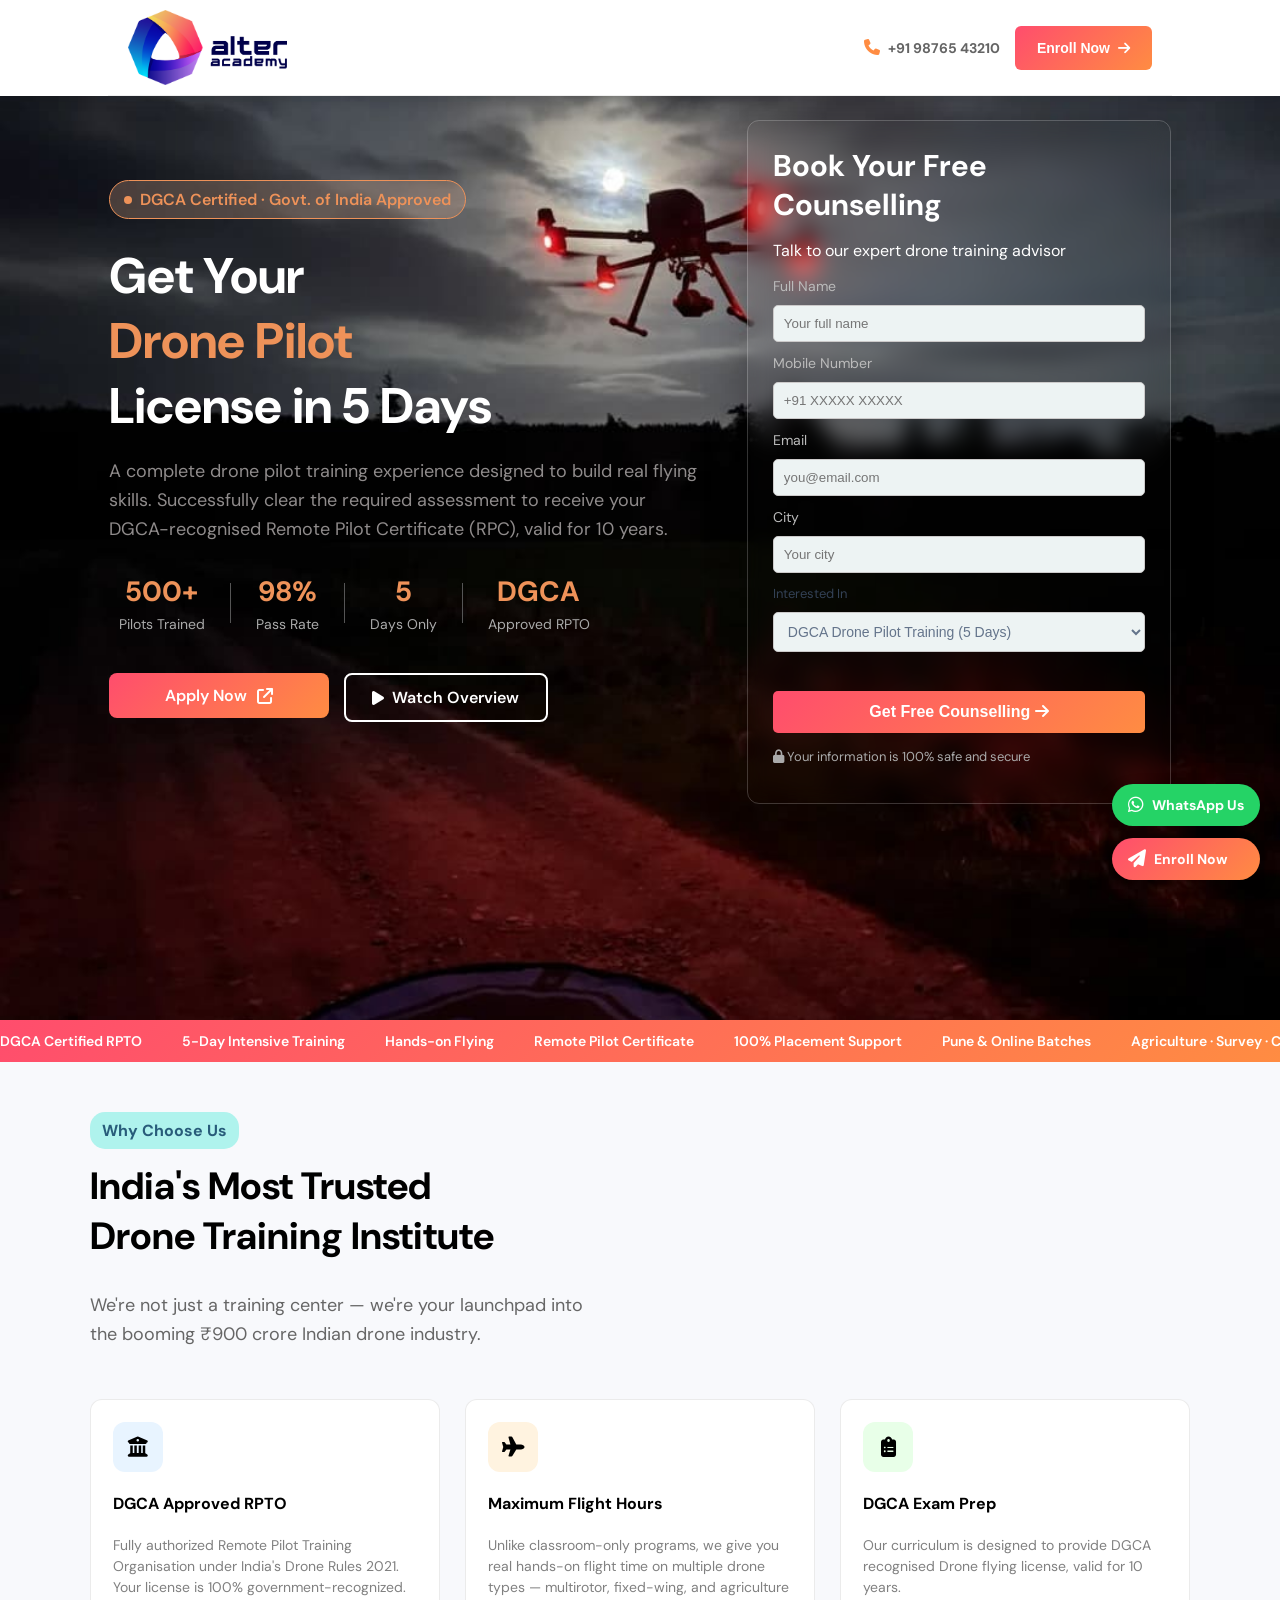
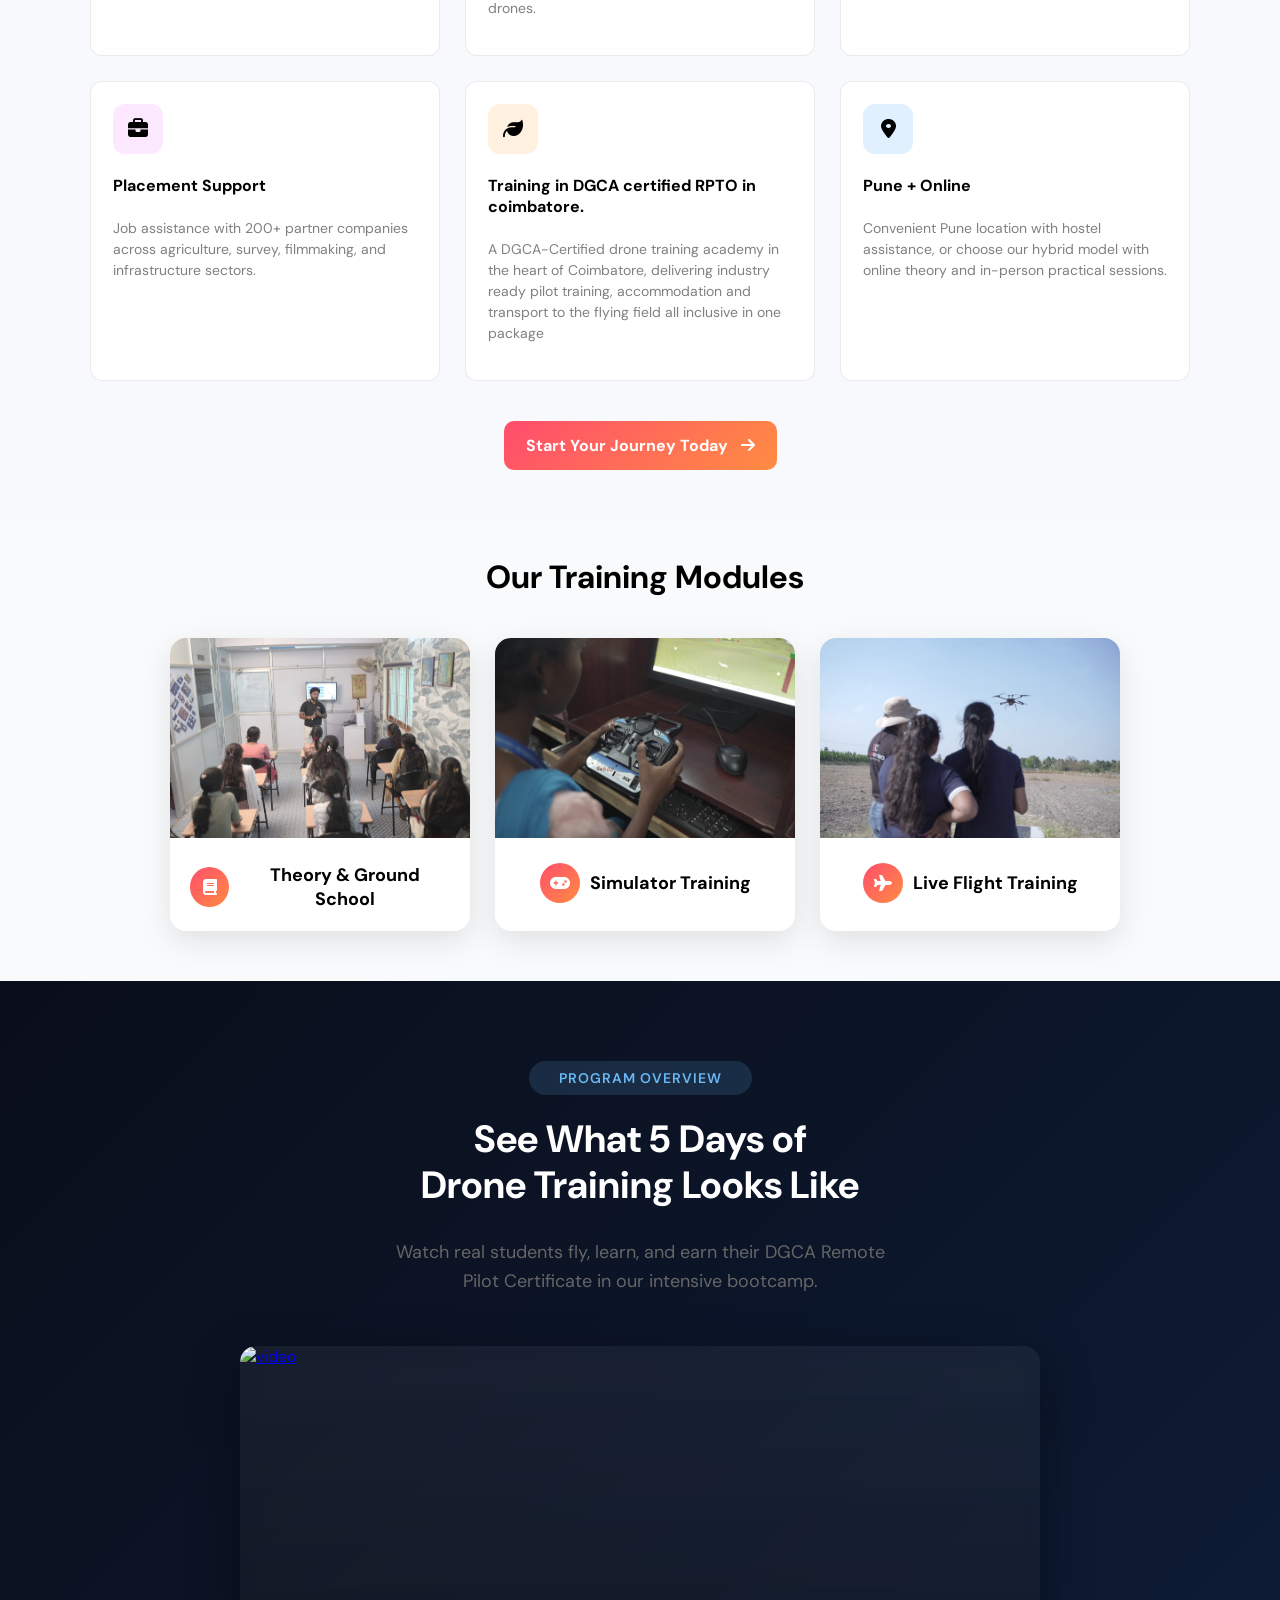
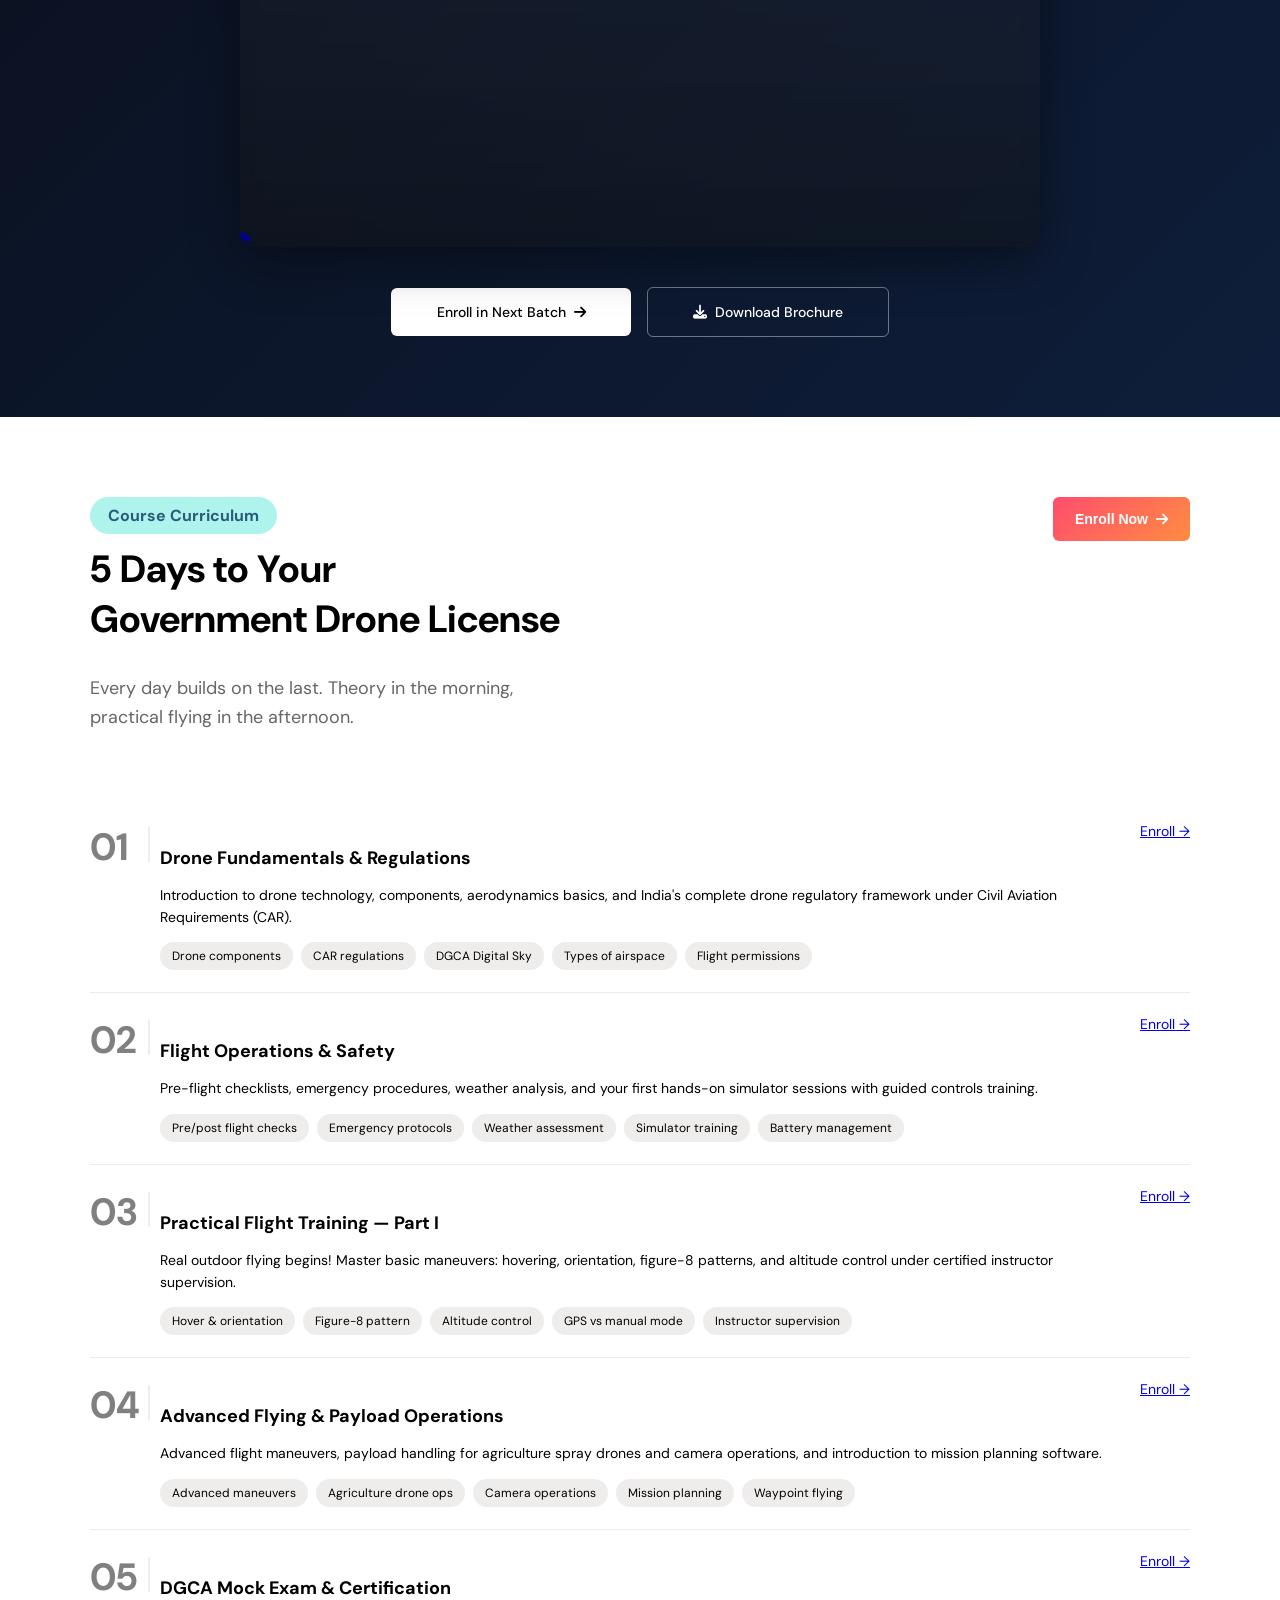
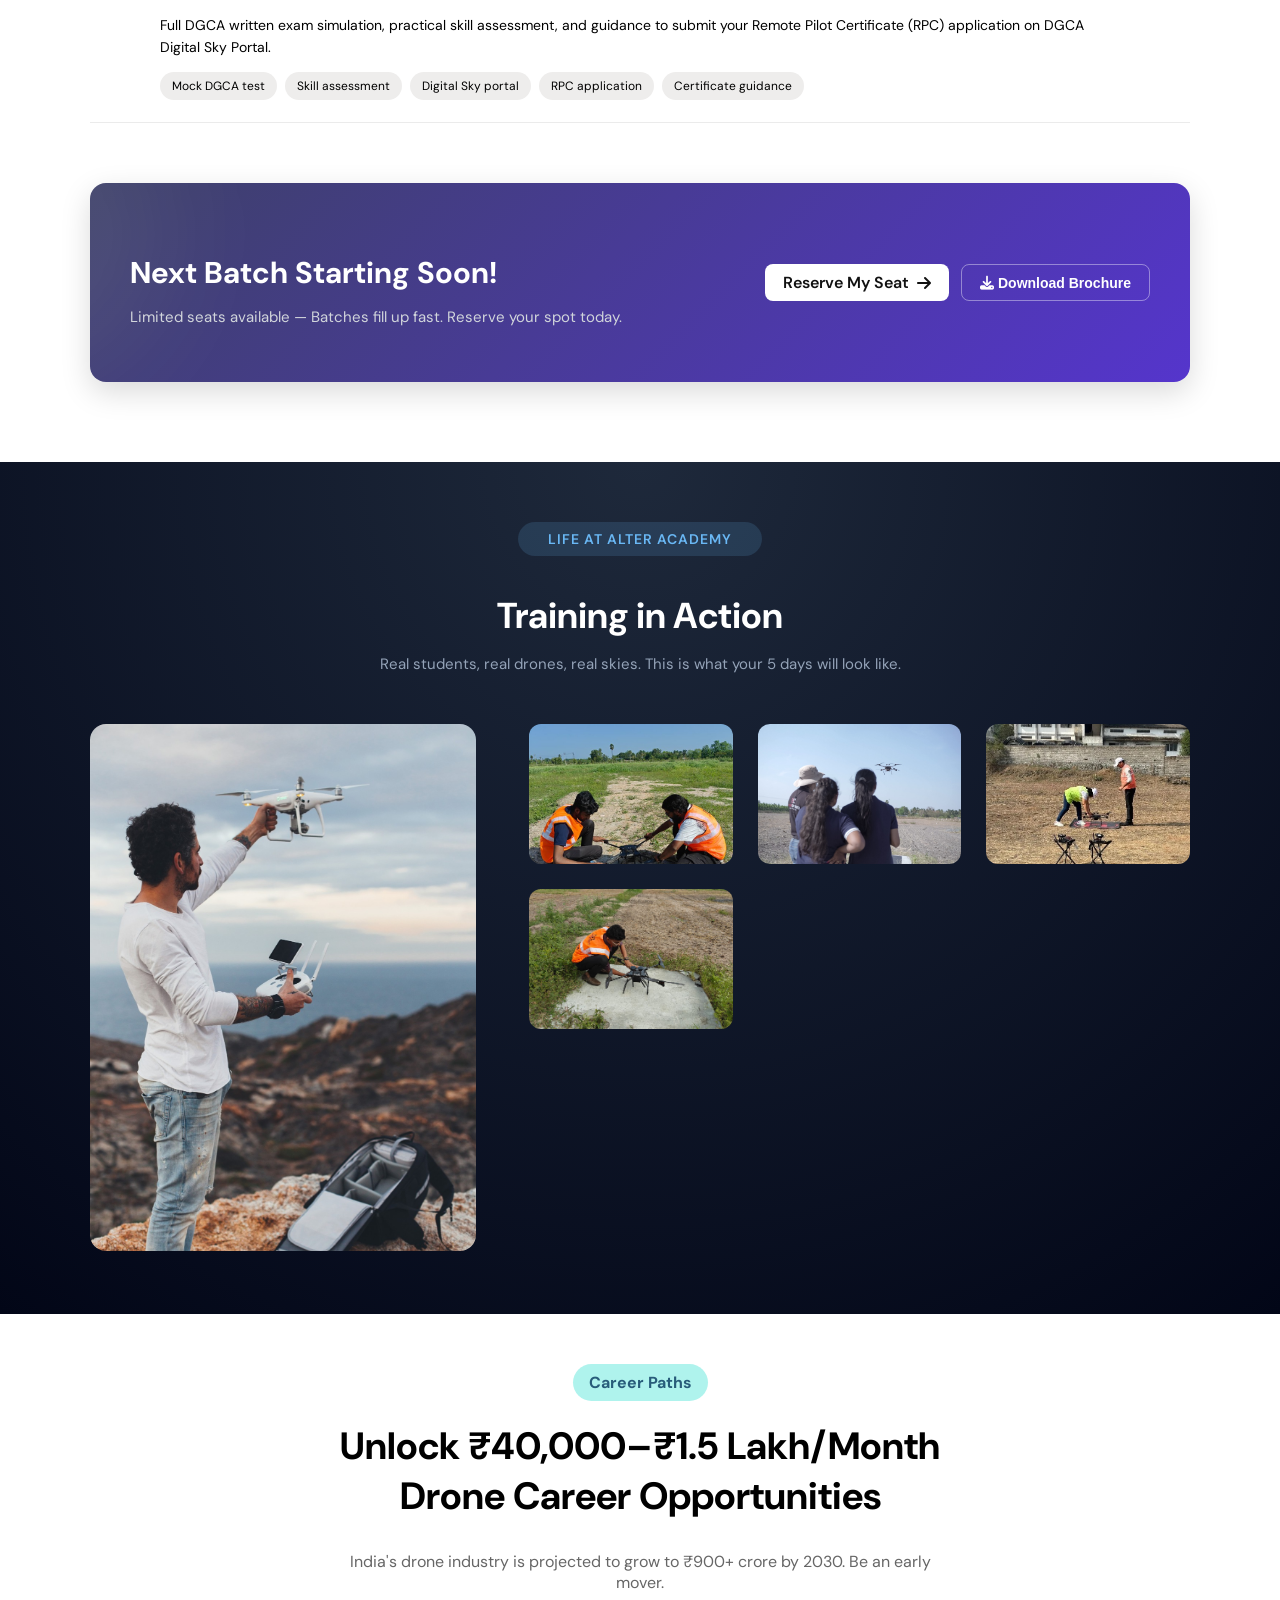
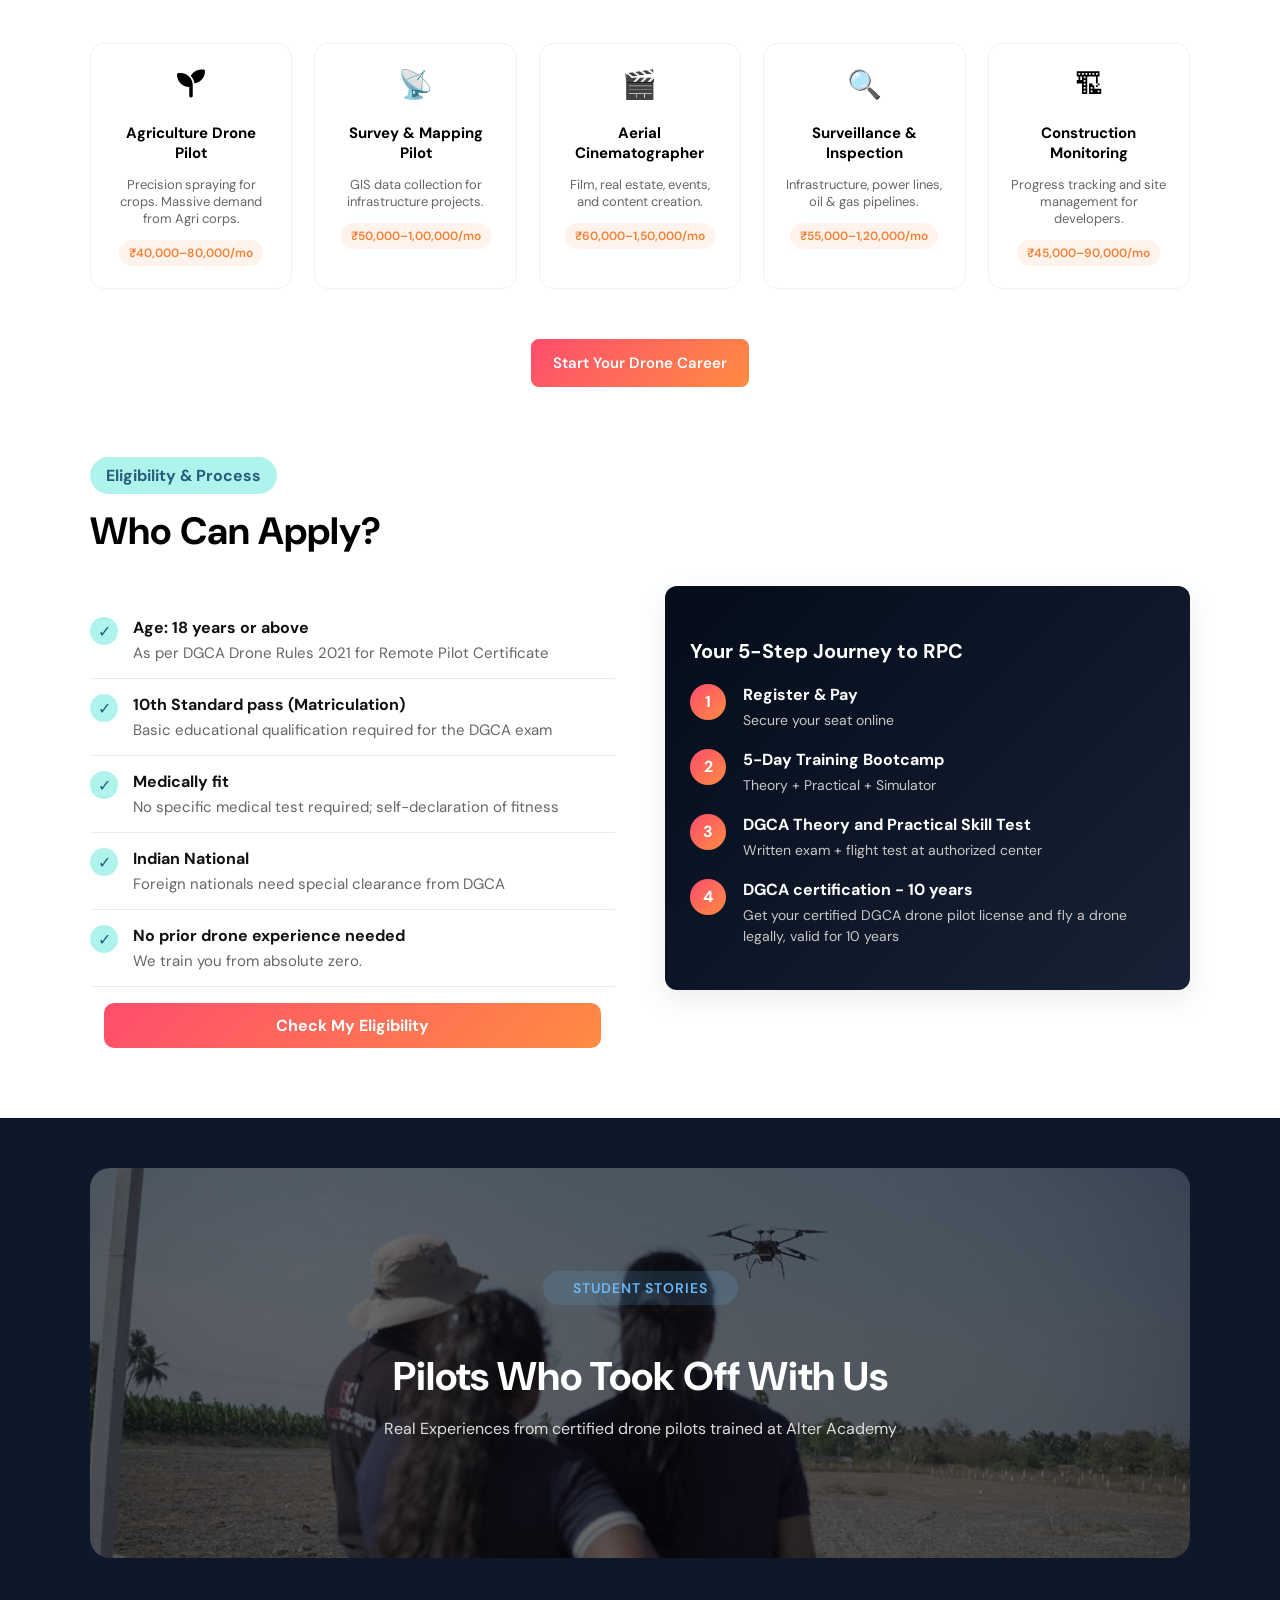
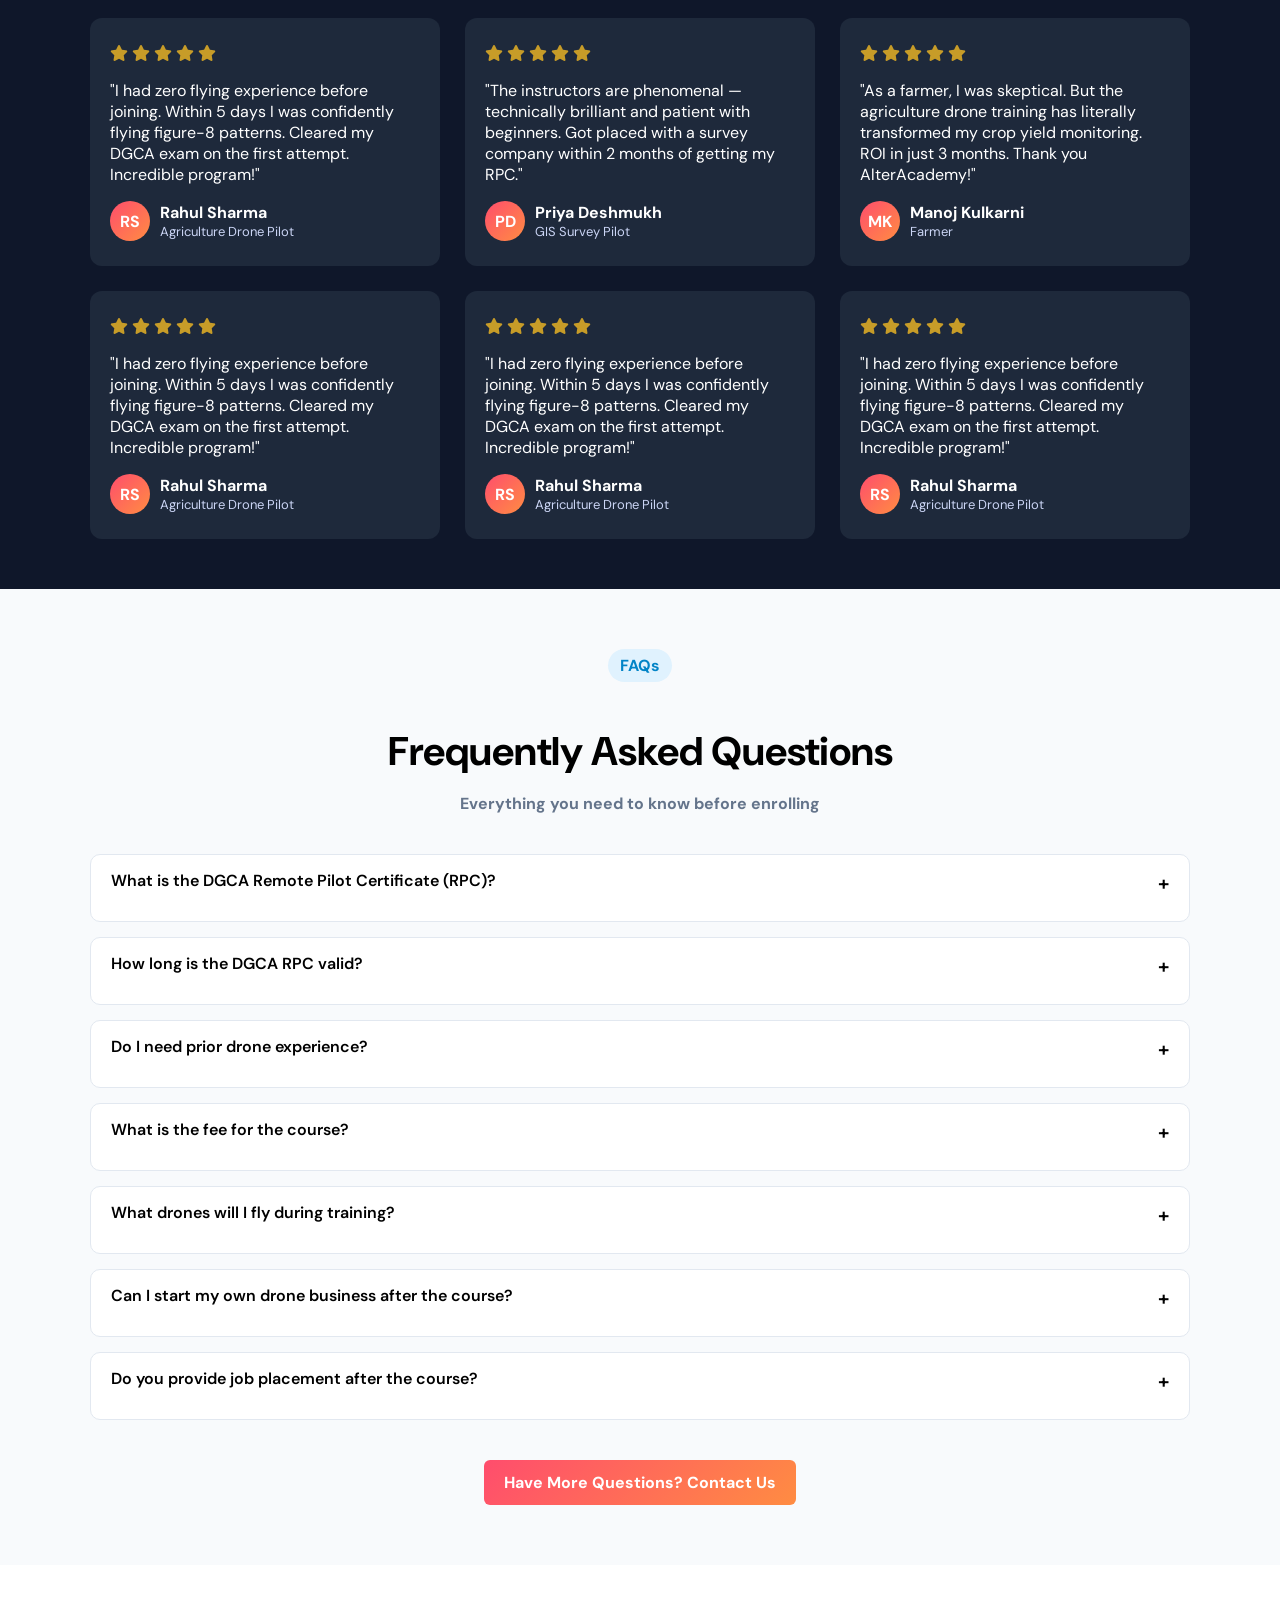
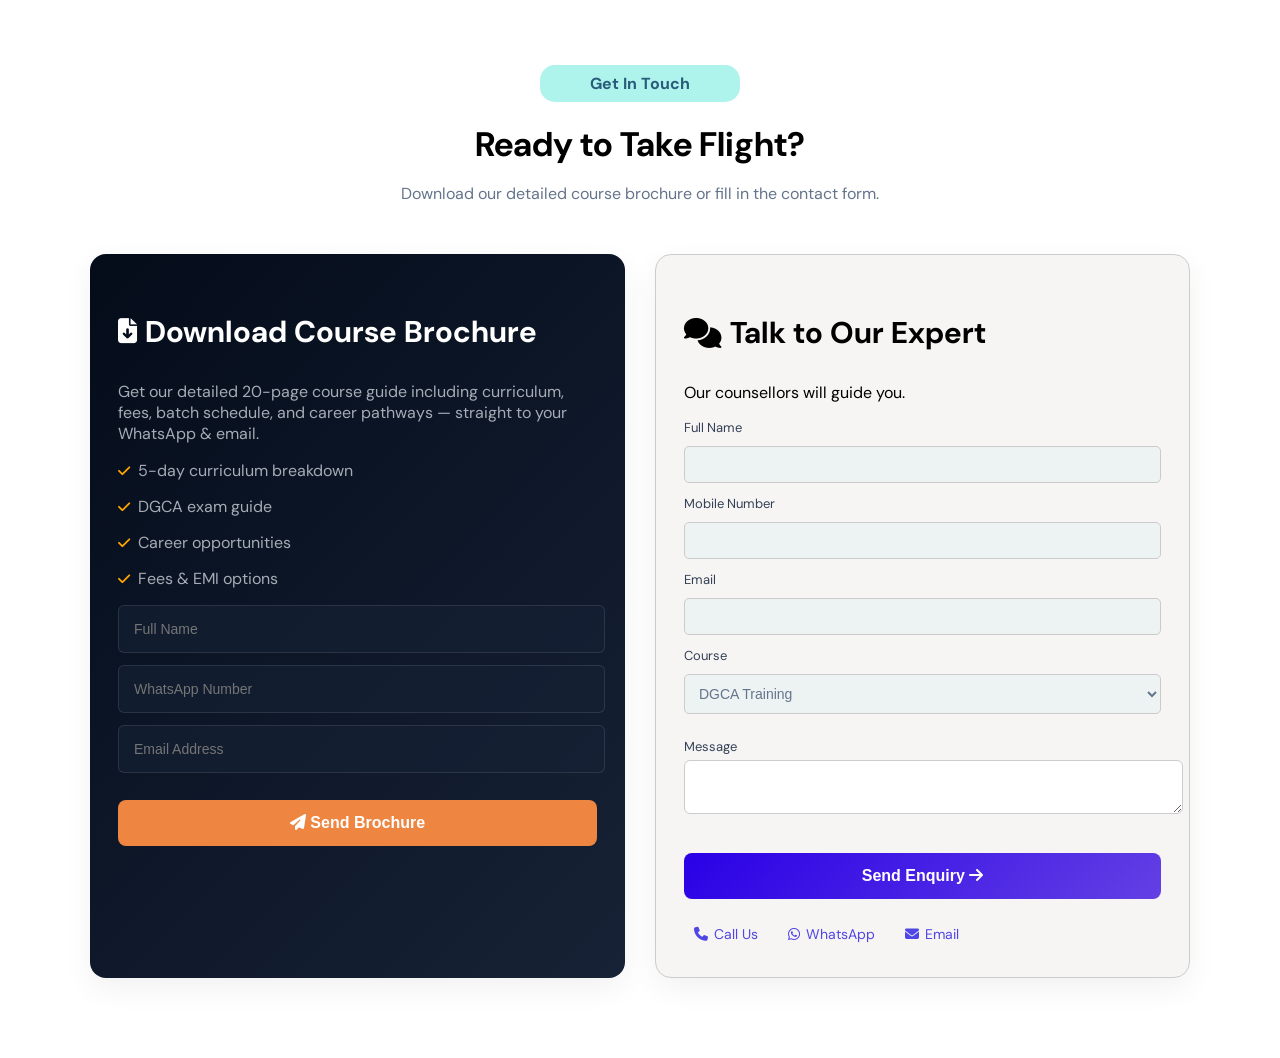
==== commit ecfdad64: "faq updates" ====
--- a/index.html
+++ b/index.html
@@ -253,24 +253,23 @@
         </div>
       </div>
     </section>
-    
-     <!-- Why Popup Section -->
+
+    <!-- Why Popup Section -->
 
     <div id="whyPopup" class="popup">
-  <div class="popup-content">
-
-    <a href="#why-section" class="close-btn">&times;</a>
-
-    <h2>Start Your Journey </h2>
-    <p>Fill your details and we’ll contact you soon!</p>
-
-    <input type="text" placeholder="Full Name" />
-    <input type="tel" placeholder="Mobile Number" />
-    <input type="email" placeholder="Email Address" />
-
-    <button class="btn-pri">Submit</button>
-  </div>
-</div>
+      <div class="popup-content">
+        <a href="#why-section" class="close-btn">&times;</a>
+
+        <h2>Start Your Journey</h2>
+        <p>Fill your details and we’ll contact you soon!</p>
+
+        <input type="text" placeholder="Full Name" />
+        <input type="tel" placeholder="Mobile Number" />
+        <input type="email" placeholder="Email Address" />
+
+        <button class="btn-pri">Submit</button>
+      </div>
+    </div>
 
     <section class="training-section">
       <div class="container">
@@ -587,7 +586,6 @@
             <p>Progress tracking and site management for developers.</p>
             <div class="career-salary">₹45,000–90,000/mo</div>
           </div>
-
         </div>
 
         <div class="career-cta">
@@ -599,20 +597,19 @@
     </section>
 
     <div id="careerPopup" class="popup">
-  <div class="popup-content">
-
-    <a href="#section" class="close-btn">&times;</a>
-
-    <h2>Start Your Drone Career </h2>
-    <p>Fill your details, we will contact you soon!</p>
-
-    <input type="text" placeholder="Full Name" />
-    <input type="tel" placeholder="Phone Number" />
-    <input type="email" placeholder="Email Address" />
-
-    <button class="btn btn-primary">Submit</button>
-  </div>
-</div>
+      <div class="popup-content">
+        <a href="#section" class="close-btn">&times;</a>
+
+        <h2>Start Your Drone Career</h2>
+        <p>Fill your details, we will contact you soon!</p>
+
+        <input type="text" placeholder="Full Name" />
+        <input type="tel" placeholder="Phone Number" />
+        <input type="email" placeholder="Email Address" />
+
+        <button class="btn btn-primary">Submit</button>
+      </div>
+    </div>
 
     <section id="eligibility" class="eligibility-section">
       <div class="container">
@@ -676,9 +673,7 @@
             </ul>
 
             <div class="eligibility-cta">
-              <a href="#mainPopup" class="cta-btn">
-                Check My Eligibility
-              </a>
+              <a href="#mainPopup" class="cta-btn"> Check My Eligibility </a>
             </div>
           </div>
 
@@ -727,22 +722,21 @@
       </div>
     </section>
 
-      <!-- Check My Eligibility Popup -->
+    <!-- Check My Eligibility Popup -->
     <div id="mainPopup" class="popup">
-  <div class="popup-content">
-
-    <a href="#eligibility-section" class="close-btn">&times;</a>
-
-    <h2>Check Your Eligibility </h2>
-    <p>Fill your details, we’ll guide you!</p>
-
-    <input type="text" placeholder="Full Name" />
-    <input type="tel" placeholder="Mobile Number" />
-    <input type="email" placeholder="Email Address" />
-
-    <button class="btn btn-primary">Submit</button>
-  </div>
-</div>
+      <div class="popup-content">
+        <a href="#eligibility-section" class="close-btn">&times;</a>
+
+        <h2>Check Your Eligibility</h2>
+        <p>Fill your details, we’ll guide you!</p>
+
+        <input type="text" placeholder="Full Name" />
+        <input type="tel" placeholder="Mobile Number" />
+        <input type="email" placeholder="Email Address" />
+
+        <button class="btn btn-primary">Submit</button>
+      </div>
+    </div>
 
     <section id="testimonials" class="testimonials-section dark-section">
       <div class="container">
@@ -934,7 +928,22 @@
             </div>
             <div class="faq-a">
               The Remote Pilot Certificate (RPC) is the official government
-              license issued by DGCA.
+              license issued by DGCA that authorizes you to legally fly drones
+              commercially in India. It is mandatory for operating medium and
+              large category drones for commercial purposes. .
+            </div>
+          </div>
+
+          <div class="faq-item">
+            <div class="faq-q">
+              How long is the DGCA RPC valid?
+
+              <span class="faq-icon">+</span>
+            </div>
+            <div class="faq-a">
+              The Remote Pilot Certificate (RPC) is valid for 10 years from the
+              date of issue. After 10 years, you will need to renew it. There is
+              no annual renewal required during the validity period.
             </div>
           </div>
 
@@ -944,53 +953,63 @@
               <span class="faq-icon">+</span>
             </div>
             <div class="faq-a">
-              Absolutely not! Our program is designed for beginners.
-            </div>
-          </div>
-
-          <div class="faq-item">
-            <div class="faq-q">
-              What is the fee for the course?
-              <span class="faq-icon">+</span>
-            </div>
-            <div class="faq-a">
-              Fees vary based on category. Contact us for details.
+              Absolutely not! Our 5-day program is designed for complete
+              beginners. We start from drone components and build up to advanced
+              flight maneuvers. Over 60% of our students have zero prior flying
+              experience.
             </div>
           </div>
         </div>
 
         <div class="faq-item">
           <div class="faq-q">
-            What is the DGCA Remote Pilot Certificate (RPC)?
+            What is the fee for the course?
             <span class="faq-icon">+</span>
           </div>
           <div class="faq-a">
-            The Remote Pilot Certificate (RPC) is the official government
-            license issued by DGCA.
+            Course fees vary based on the category (small/medium/large drone
+            license). Contact us for the latest pricing and available EMI
+            options. We also offer group discounts for 3+ enrollments from the
+            same organization.
           </div>
         </div>
 
         <div class="faq-item">
           <div class="faq-q">
-            What is the DGCA Remote Pilot Certificate (RPC)?
+            What drones will I fly during training?
             <span class="faq-icon">+</span>
           </div>
           <div class="faq-a">
-            The Remote Pilot Certificate (RPC) is the official government
-            license issued by DGCA.
+            You'll get hands-on experience with multiple drone types including
+            DJI multirotors, agriculture spray drones, and mapping drones with
+            cameras. The specific fleet depends on the category of license
+            you're pursuing.
           </div>
         </div>
 
         <div class="faq-item">
           <div class="faq-q">
-            What is the DGCA Remote Pilot Certificate (RPC)?
+            Can I start my own drone business after the course?
             <span class="faq-icon">+</span>
           </div>
           <div class="faq-a">
-            The Remote Pilot Certificate (RPC) is the official government
-            license issued by DGCA.
-          </div>
-        </div>
+            Absolutely! We also provide entrepreneurship mentoring to help you
+            set up your drone service business. From drone procurement to
+            pricing strategy and finding your first clients — we guide you
+            through it all.
+          </div>
+        </div>
+
+        <div class="faq-item">
+          <div class="faq-q">
+            Do you provide job placement after the course?
+            <span class="faq-icon">+</span>
+          </div>
+          <div class="faq-a">
+            Yes! We have a dedicated placement cell with 200+ industry partners across agriculture, survey, filmmaking, and infrastructure sectors. We help with resume building, interview preparation, and direct company referrals.
+          </div>
+        </div>
+
 
         <div class="faq-btn">
           <a href="#faqPopup" class="btn-prim">
@@ -1001,20 +1020,19 @@
     </section>
 
     <div id="faqPopup" class="popup">
-  <div class="popup-content">
-
-    <a href="#faq-section" class="close-btn">&times;</a>
-
-    <h2>Have Any Question</h2>
-    <p>Fill your details, we’ll guide you!</p>
-
-    <input type="text" placeholder="Full Name" />
-    <input type="tel" placeholder="Mobile Number" />
-    <input type="email" placeholder="Email Address" />
-
-    <button class="btn btn-primary">Submit</button>
-  </div>
-</div>
+      <div class="popup-content">
+        <a href="#faq-section" class="close-btn">&times;</a>
+
+        <h2>Have Any Question</h2>
+        <p>Fill your details, we’ll guide you!</p>
+
+        <input type="text" placeholder="Full Name" />
+        <input type="tel" placeholder="Mobile Number" />
+        <input type="email" placeholder="Email Address" />
+
+        <button class="btn btn-primary">Submit</button>
+      </div>
+    </div>
 
     <section id="contact-section" class="flight-section">
       <div class="flight-container">
@@ -1141,7 +1159,6 @@
       </div>
     </section>
 
-
     <div class="floating-cta">
       <a
         href="https://wa.me/919876543210?text=Hi%2C%20I%27m%20interested%20in%20Drone%20Pilot%20Training"
@@ -1157,5 +1174,6 @@
         <span>Enroll Now</span>
       </a>
     </div>
+    <script src="script.js"></script>
   </body>
 </html>
--- a/style.css
+++ b/style.css
@@ -1,6 +1,6 @@
 body {
   margin: 0;
-  font-family: 'DM Sans', sans-serif;
+  font-family: "DM Sans", sans-serif;
 }
 
 /* Header */
@@ -11,7 +11,7 @@
   width: 100%;
   z-index: 1000;
   background: #fff;
-  box-shadow: 0 4px 10px rgba(0, 0, 0, 0.10);
+  box-shadow: 0 4px 10px rgba(0, 0, 0, 0.1);
 }
 
 /* Container */
@@ -39,7 +39,6 @@
   object-fit: contain;
 }
 
-
 /* Right side */
 .nav-cta {
   display: flex;
@@ -57,7 +56,7 @@
 
 .nav-phone i {
   margin-right: 5px;
-   color: #ff8c42;
+  color: #ff8c42;
   font-size: 16px;
 }
 
@@ -79,8 +78,7 @@
 }
 
 .hero-btn:hover {
-    background: linear-gradient(135deg, #e8435c, #ff7a2f);
-
+  background: linear-gradient(135deg, #e8435c, #ff7a2f);
 }
 
 /* Hamburger */
@@ -92,7 +90,6 @@
 }
 
 @media (max-width: 768px) {
-
   .nav-inner {
     padding: 12px 15px;
   }
@@ -127,13 +124,12 @@
     justify-content: center;
   }
 
-   .logo-img {
+  .logo-img {
     height: 65px;
   }
 }
 
 @media (min-width: 769px) and (max-width: 1024px) {
-
   .nav-inner {
     width: 95%;
   }
@@ -153,7 +149,6 @@
 }
 
 @media (min-width: 1025px) {
-
   .nav-inner {
     width: 80%;
   }
@@ -167,7 +162,7 @@
     font-size: 15px;
   }
 
-   .logo-img {
+  .logo-img {
     height: 75px;
   }
 }
@@ -179,13 +174,12 @@
   position: relative;
 
   /* Image + Gradient overlay */
-  background: 
-    /* linear-gradient(135deg, rgba(4, 12, 26, 0.85), rgba(23, 34, 54, 0.85)), */
-    url("./images/hero.jpeg");
+  background: url("./images/hero.jpeg");
 
   background-size: cover;
   background-position: center;
   background-repeat: no-repeat;
+  min-height: 100vh;
 }
 
 .hero-section {
@@ -198,7 +192,7 @@
   gap: 50px;
   width: 85%;
   margin: 60px auto;
-  align-items: center;
+   align-items: flex-start;
 }
 
 /* LEFT */
@@ -287,13 +281,13 @@
 
 /* PRIMARY BUTTON */
 .hero-pribtn {
-   background: linear-gradient(135deg, #ff4d6d, #ff8c42);
+  background: linear-gradient(135deg, #ff4d6d, #ff8c42);
   color: #fff;
   min-width: 180px;
   height: 45px;
   display: flex;
   justify-content: center;
-  gap:10px;
+  gap: 10px;
   align-items: center;
   padding: 0 20px;
   text-decoration: none;
@@ -303,8 +297,8 @@
 }
 
 .hero-pribtn:hover {
-      transform: translateY(-2px);
-      box-shadow: 0 8px 20px rgba(255, 77, 109, 0.3);
+  transform: translateY(-2px);
+  box-shadow: 0 8px 20px rgba(255, 77, 109, 0.3);
   background: linear-gradient(135deg, #e8435c, #ff7a2f);
 }
 
@@ -322,14 +316,13 @@
   text-decoration: none;
   border-radius: 8px;
   transition: 0.3s;
-
 }
 
 .btn-secbtn:hover {
   background: #56687c;
   color: #fff;
-        transform: translateY(-2px);
-      box-shadow: 0 8px 20px rgba(255, 77, 109, 0.3);
+  transform: translateY(-2px);
+  box-shadow: 0 8px 20px rgba(255, 77, 109, 0.3);
 }
 
 /* FORM */
@@ -372,7 +365,7 @@
   width: 100%;
   margin-top: 15px;
   padding: 12px;
-    background: linear-gradient(135deg, #ff4d6d, #ff8c42);
+  background: linear-gradient(135deg, #ff4d6d, #ff8c42);
   color: white;
   font-size: 16px;
   font-weight: bold;
@@ -387,41 +380,55 @@
   margin-top: 15px;
 }
 
-
-
 @media (max-width: 1024px) {
-
+  .hero {
+    min-height: 100vh;
+    background-position: center center;
+    padding: 15px 20px;
+  }
   /* HERO LAYOUT */
-  .hero-content {
+   .hero-content {
     flex-direction: column;
     align-items: center;
     text-align: center;
     gap: 35px;
     width: 90%;
     margin: 40px auto;
-  }
-
-  .hero-left {
+  } 
+
+   .hero-left {
     width: 100%;
-  }
+  } 
 
   /* TEXT */
   .hero-title {
-    font-size: 36px;
-    line-height: 1.4;
+    font-size: 50px;
+    line-height: 1.3;
   }
 
   .hero-sub {
-    font-size: 16px;
+    font-size: 25px;
+    font-weight: bold;
+    color: #fff;
+
     margin: 0 auto;
   }
 
   /* BADGE CENTER */
   .hero-badge {
     margin: 0 auto 15px;
-  }
-
+    padding: 8px 14px;
+    font-size: 25px;
+    font-weight: 600;
+    border: 2px solid #ee9259;
+  }
+
+  .hero-badge-dot {
+    width: 12px;
+    height: 12px;
+  }
   .hero-stats {
+    font-size: 50px;
     display: flex;
     flex-wrap: wrap;
     justify-content: center;
@@ -432,7 +439,7 @@
   .hero-stat {
     flex: 0 0 45%;
     padding: 10px 0;
-    background: rgba(255,255,255,0.05);
+    background: rgba(255, 255, 255, 0.05);
     border-radius: 8px;
   }
 
@@ -441,15 +448,16 @@
   }
 
   .hero-stat-num {
-    font-size: 24px;
+    font-size: 35px;
   }
 
   .hero-stat-label {
-    font-size: 13px;
+    font-size: 25px;
+    color: #fff;
   }
 
   /* BUTTONS FIX */
-   .hero-btns {
+  .hero-btns {
     justify-content: center;
   }
 
@@ -458,31 +466,36 @@
     width: 200px;
   }
   /* FORM CENTER */
-  .hero-form-card {
+  /* .hero-form-card {
     width: 100%;
     max-width: 420px;
     margin: 0 auto;
-  }
+  } */
 }
 
 @media (max-width: 768px) {
-
   .hero {
+    min-height: 100vh;
+    background-position: center right;
     padding: 5px 20px;
   }
 
+ .hero::before {
+    background: rgba(0, 0, 0, 0.5);
+  }
+ 
+  
   .hero-content {
     width: 95%;
     gap: 20px;
   }
 
   .hero-title {
-    font-size: 28px;
-    
+    font-size: 35px;
   }
 
   .hero-sub {
-    font-size: 14px;
+    font-size: 16px;
   }
 
   .hero-badge {
@@ -498,25 +511,26 @@
   }
 
   .hero-stat {
-    flex: 0 0 48%; 
+    flex: 0 0 48%;
     padding: 8px 0;
-    background: rgba(255,255,255,0.05); 
+    background: rgba(255, 255, 255, 0.05);
     border-radius: 8px;
   }
 
   .hero-stat-num {
-    font-size: 20px;
+    font-size: 25px;
   }
 
   .hero-stat-label {
-    font-size: 12px;
+    font-size: 16px;
+    color: #fff;
   }
 
   .hero-divider {
     display: none;
   }
 
-    .hero-btns {
+  .hero-btns {
     flex-direction: column;
     align-items: center;
     width: 90%;
@@ -530,17 +544,47 @@
     width: 90%;
     max-width: 300px;
   }
+
   .hero-form-card {
     width: 90%;
-    padding: 20px;
-  }
+    max-width: 290px;
+    margin: 0 auto;
+  }
+  
+  .hero-form-card p{
+  color: #fff;
+  font-size: 20px;
+  }
+
+   
+/* .form-row {
+  margin-top: 12px;
+  display: flex;
+  flex-direction: column;
+} */
+
+.form-row .level {
+  font-size: 18px;
+  color: #bbb;
+}
+
+.form-row input,
+.form-row select {
+  padding: 10px;
+  margin-top: 5px;
+  border: 1px solid #cccaca;
+  background-color: #edf3f3;
+  border-radius: 5px;
+  color: #64748b;
+}
+
 }
 
 
 /* STRIP */
 .marquee-strip {
   overflow: hidden;
-   background: linear-gradient(135deg, #ff4d6d, #ff8c42);
+  background: linear-gradient(135deg, #ff4d6d, #ff8c42);
   padding: 12px 0;
 }
 
@@ -569,7 +613,6 @@
     transform: translateX(-50%);
   }
 }
-
 
 .training-section {
   padding: 10px 10px 50px 20px;
@@ -597,7 +640,7 @@
   border-radius: 16px;
   overflow: hidden;
   background: #fff;
-  box-shadow: 0 10px 30px rgba(0,0,0,0.1);
+  box-shadow: 0 10px 30px rgba(0, 0, 0, 0.1);
   transition: 0.3s;
   cursor: pointer;
 }
@@ -625,7 +668,7 @@
 .card-icon {
   width: 40px;
   height: 40px;
-   background: linear-gradient(135deg, #ff4d6d, #ff8c42);
+  background: linear-gradient(135deg, #ff4d6d, #ff8c42);
   color: #fff;
   display: flex;
   align-items: center;
@@ -677,7 +720,7 @@
 /* GRID */
 .why-grid {
   display: grid;
-  grid-template-columns: repeat(3, 1fr); 
+  grid-template-columns: repeat(3, 1fr);
   gap: 25px;
   margin-top: 50px;
 }
@@ -687,13 +730,13 @@
   background: #fff;
   padding: 22px;
   border-radius: 12px;
-  border: 1px solid rgba(0,0,0,0.08);
+  border: 1px solid rgba(0, 0, 0, 0.08);
   text-align: left;
   transition: 0.3s;
 }
 
 .why-card:hover {
-  box-shadow: 0 10px 30px rgba(0,0,0,0.15);
+  box-shadow: 0 10px 30px rgba(0, 0, 0, 0.15);
   border: 1px solid #4a94e4;
 }
 
@@ -716,12 +759,24 @@
 }
 
 /* ICON COLORS */
-.blue { background: #e8f4ff; }
-.orange { background: #fff3e0;}
-.green { background: #e8ffe8;}
-.purple { background: #fce8ff;}
-.yellow { background: #fff0e0;}
-.lightblue { background: #e0f0ff;}
+.blue {
+  background: #e8f4ff;
+}
+.orange {
+  background: #fff3e0;
+}
+.green {
+  background: #e8ffe8;
+}
+.purple {
+  background: #fce8ff;
+}
+.yellow {
+  background: #fff0e0;
+}
+.lightblue {
+  background: #e0f0ff;
+}
 
 /* BUTTON */
 .center-btn {
@@ -730,7 +785,7 @@
 }
 
 .btn-pri {
-   background: linear-gradient(135deg, #ff4d6d, #ff8c42);;
+  background: linear-gradient(135deg, #ff4d6d, #ff8c42);
   color: #fff;
   padding: 14px 22px;
   text-decoration: none;
@@ -746,7 +801,6 @@
 }
 
 @media (max-width: 1024px) {
-
   .section-title {
     font-size: 36px;
   }
@@ -756,7 +810,7 @@
   }
 
   .why-grid {
-    grid-template-columns: repeat(2, 1fr); 
+    grid-template-columns: repeat(2, 1fr);
     gap: 20px;
   }
 
@@ -766,10 +820,9 @@
 }
 
 @media (max-width: 768px) {
- 
-   .section-tag{
+  .section-tag {
     margin: auto;
-   }  
+  }
 
   .section-title {
     font-size: 26px;
@@ -780,7 +833,7 @@
   }
 
   .why-grid {
-    grid-template-columns: 1fr; 
+    grid-template-columns: 1fr;
     gap: 15px;
   }
 
@@ -844,7 +897,7 @@
 }
 
 .video-sub {
-  color: rgba(255,255,255,0.65);
+  color: rgba(255, 255, 255, 0.65);
   max-width: 650px;
   margin: auto;
   font-size: 18px;
@@ -857,9 +910,9 @@
   border-radius: 16px;
   overflow: hidden;
   position: relative;
-  background: rgba(255,255,255,0.05);
+  background: rgba(255, 255, 255, 0.05);
   backdrop-filter: blur(8px);
-  box-shadow: 0 15px 50px rgba(0,0,0,0.4);
+  box-shadow: 0 15px 50px rgba(0, 0, 0, 0.4);
 }
 
 /* VIDEO */
@@ -875,13 +928,13 @@
   content: "";
   position: absolute;
   inset: 0;
-  background: linear-gradient(to top, rgba(0,0,0,0.4), transparent);
+  background: linear-gradient(to top, rgba(0, 0, 0, 0.4), transparent);
   pointer-events: none;
 }
 
 .video-box img {
   width: 100%;
-  height: 480px;  
+  height: 480px;
   object-fit: cover;
   display: block;
 }
@@ -921,7 +974,7 @@
 
 .btn-white:hover {
   transform: translateY(-3px);
-  box-shadow: 0 10px 25px rgba(0,0,0,0.25);
+  box-shadow: 0 10px 25px rgba(0, 0, 0, 0.25);
 }
 
 .btn-secondary {
@@ -934,7 +987,7 @@
   background: transparent;
   color: #fff;
 
-  border: 1px solid rgba(255,255,255,0.4);
+  border: 1px solid rgba(255, 255, 255, 0.4);
   border-radius: 8px;
 
   font-size: 14px;
@@ -947,11 +1000,11 @@
 
 .btn-secondary a {
   text-decoration: none;
-  color:#fff;
+  color: #fff;
 }
 /* Hover */
 .btn-secondary:hover {
-  background: rgba(255,255,255,0.1);
+  background: rgba(255, 255, 255, 0.1);
   transform: translateY(-3px);
   border-color: #fff;
 }
@@ -961,7 +1014,6 @@
   transform: scale(0.97);
 }
 @media (max-width: 1024px) {
-
   .video-section {
     padding: 60px 15px;
   }
@@ -975,7 +1027,7 @@
   }
 
   .hero-video {
-    height: 380px; 
+    height: 380px;
   }
 
   .video-wrap {
@@ -994,17 +1046,14 @@
   }
 
   .video-box img {
-  width: 100%;
-  height: 300px;  
-  object-fit: cover;
-  display: block;
-}
-
-
+    width: 100%;
+    height: 300px;
+    object-fit: cover;
+    display: block;
+  }
 }
 
 @media (max-width: 768px) {
-
   .video-section {
     padding: 50px 12px;
   }
@@ -1027,7 +1076,7 @@
   }
 
   .hero-video {
-    height: 220px; 
+    height: 220px;
   }
 
   .video-wrap {
@@ -1046,14 +1095,13 @@
     min-width: unset;
   }
 
-   .video-box img {
-  width: 100%;
-  height: 200px;  
-  object-fit: cover;
-  display: block;
-}
-}
-
+  .video-box img {
+    width: 100%;
+    height: 200px;
+    object-fit: cover;
+    display: block;
+  }
+}
 
 /* COURSE SECTION */
 .course-section {
@@ -1203,7 +1251,7 @@
   left: -20%;
   width: 300px;
   height: 300px;
-  background: rgba(255,255,255,0.08);
+  background: rgba(255, 255, 255, 0.08);
   border-radius: 50%;
   filter: blur(60px);
 }
@@ -1243,7 +1291,6 @@
   transition: all 0.3s ease;
 }
 
-
 .btn-white:hover {
   background: #f3f4f6;
   transform: translateY(-2px);
@@ -1252,7 +1299,7 @@
 /* Secondary button */
 .btn-secondary {
   background: transparent;
-  
+
   color: #fff;
   border-radius: 8px;
   font-weight: 500;
@@ -1266,12 +1313,10 @@
   gap: 8px;
 
   transition: all 0.3s ease;
-
-}
-
+}
 
 .btn-secondary:hover {
-  background: rgba(255,255,255,0.1);
+  background: rgba(255, 255, 255, 0.1);
   border-color: #fff;
   transform: translateY(-2px);
 }
@@ -1286,8 +1331,6 @@
 }
 
 @media (max-width: 1024px) {
-
-
   .curriculum-header {
     flex-direction: column;
     align-items: center;
@@ -1318,18 +1361,16 @@
     display: none;
   }
 
-
   .day-cta {
     margin-top: 10px;
   }
 }
 
 @media (max-width: 768px) {
-
-    .course-tag{
-        margin: auto;
-        margin-bottom: 10px;
-    }
+  .course-tag {
+    margin: auto;
+    margin-bottom: 10px;
+  }
 
   .course-section {
     padding: 50px 15px;
@@ -1342,7 +1383,6 @@
   .section-sub {
     font-size: 14px;
   }
-
 
   .day-item {
     flex-direction: column;
@@ -1374,11 +1414,9 @@
     padding: 5px 10px;
   }
 
-  
   .day-cta {
     margin-top: 8px;
   }
-
 
   .btn-primary {
     width: 100%;
@@ -1386,9 +1424,7 @@
   }
 }
 
-
 @media (max-width: 1024px) {
-
   .cta-banner {
     flex-direction: column;
     text-align: center;
@@ -1405,9 +1441,7 @@
   }
 }
 
-
 @media (max-width: 768px) {
-
   .cta-banner {
     padding: 25px;
   }
@@ -1422,7 +1456,6 @@
     justify-content: center;
   }
 }
-
 
 /*LIFE SECTION */
 .life-section {
@@ -1445,7 +1478,7 @@
 }
 
 .life-header h5 {
- background: rgba(106, 184, 245, 0.15);
+  background: rgba(106, 184, 245, 0.15);
   color: #6ab8f5;
   display: inline-flex;
   justify-content: center;
@@ -1516,7 +1549,6 @@
 }
 
 @media (max-width: 1024px) {
-
   .life-gallery {
     grid-template-columns: 1fr; /* stack */
   }
@@ -1538,14 +1570,12 @@
     font-size: 14px;
   }
   .left-big {
-  height: 100%;
-  width: 100%;
-}
-
+    height: 100%;
+    width: 100%;
+  }
 }
 
 @media (max-width: 768px) {
-
   .life-section {
     padding: 50px 15px;
   }
@@ -1567,10 +1597,9 @@
     font-size: 13px;
   }
   .left-big {
-  height: 100%;
-  width: 100%;
-}
-
+    height: 100%;
+    width: 100%;
+  }
 
   .left-big img {
     height: 220px;
@@ -1606,7 +1635,6 @@
   font-size: 16px;
 }
 
-
 .career-grid {
   display: grid;
   grid-template-columns: repeat(5, 1fr);
@@ -1625,7 +1653,7 @@
 
 .career-card:hover {
   transform: translateY(-6px);
-  box-shadow: 0 10px 25px rgba(0,0,0,0.08);
+  box-shadow: 0 10px 25px rgba(0, 0, 0, 0.08);
   border-color: #ffd9c2;
 }
 
@@ -1666,7 +1694,7 @@
 }
 
 .btn-primary {
-   background: linear-gradient(135deg, #ff4d6d, #ff8c42);
+  background: linear-gradient(135deg, #ff4d6d, #ff8c42);
   color: #fff;
   padding: 14px 22px;
   border-radius: 8px;
@@ -1680,7 +1708,7 @@
   left: 0;
   width: 100%;
   height: 100%;
-  background: rgba(0,0,0,0.7);
+  background: rgba(0, 0, 0, 0.7);
   display: none;
   justify-content: center;
   align-items: center;
@@ -1736,18 +1764,16 @@
 }
 
 @media (max-width: 1024px) {
-
   .popup-content {
-  background: #fff;
-  padding: 20px;
-  border-radius: 12px;
-  width: 100%;
-  max-width: 320px;
-  text-align: center;
-  position: relative;
-  animation: popupFade 0.3s ease;
-}
-
+    background: #fff;
+    padding: 20px;
+    border-radius: 12px;
+    width: 100%;
+    max-width: 320px;
+    text-align: center;
+    position: relative;
+    animation: popupFade 0.3s ease;
+  }
 
   .career-grid {
     grid-template-columns: repeat(3, 1fr);
@@ -1768,8 +1794,7 @@
 }
 
 @media (max-width: 768px) {
-
-   .popup-content {
+  .popup-content {
     max-width: 380px;
     padding: 25px;
   }
@@ -1799,7 +1824,6 @@
     font-size: 11px;
   }
 }
-
 
 /* Eligibility-SECTION */
 .eligibility-section {
@@ -1814,7 +1838,7 @@
 }
 
 /* TAG */
-.eligibility-tag { 
+.eligibility-tag {
   color: rgb(40, 92, 122);
   padding: 8px 16px;
   border-radius: 20px;
@@ -1875,7 +1899,7 @@
 }
 
 .cta-btn {
-   background: linear-gradient(135deg, #ff4d6d, #ff8c42);
+  background: linear-gradient(135deg, #ff4d6d, #ff8c42);
   color: #fff;
   width: 90%;
   margin: auto;
@@ -1894,7 +1918,7 @@
   padding: 25px;
   border-radius: 12px;
   color: #fff;
-  box-shadow: 0 10px 30px rgba(0,0,0,0.08);
+  box-shadow: 0 10px 30px rgba(0, 0, 0, 0.08);
 }
 
 .elig-visual h4 {
@@ -1912,19 +1936,19 @@
   display: flex;
   gap: 17px;
   margin-bottom: 18px;
-   align-items: flex-start;
+  align-items: flex-start;
 }
 
 .step-circle {
   width: 36px;
   height: 36px;
-   background: linear-gradient(135deg, #ff4d6d, #ff8c42);
+  background: linear-gradient(135deg, #ff4d6d, #ff8c42);
   border-radius: 50%;
   display: flex;
   align-items: center;
   justify-content: center;
   font-weight: bold;
-   flex-shrink: 0;
+  flex-shrink: 0;
 }
 
 .step-content span {
@@ -1938,7 +1962,6 @@
 }
 
 @media (max-width: 1024px) {
-
   .eligibility-section {
     padding: 60px 15px;
   }
@@ -1971,7 +1994,6 @@
 }
 
 @media (max-width: 768px) {
-
   .eligibility-section {
     padding: 50px 12px;
   }
@@ -2035,7 +2057,6 @@
   }
 }
 
-
 /* Testimonials-SECTION */
 .testimonials-section {
   padding: 50px 20px;
@@ -2053,10 +2074,10 @@
 
 .student-banner {
   height: 350px;
-  background: 
-    linear-gradient(rgba(0,0,0,0.6), rgba(0,0,0,0.6)),
+  background:
+    linear-gradient(rgba(0, 0, 0, 0.6), rgba(0, 0, 0, 0.6)),
     url("./images/card3.jpeg"); /* 👈 apni image yaha lagao */
-   margin-bottom: 60px;
+  margin-bottom: 60px;
   background-size: cover;
   background-position: center;
   background-repeat: no-repeat;
@@ -2104,8 +2125,6 @@
   color: #ddd;
 }
 
-
-
 /* TITLE */
 .testimonials-title {
   font-size: 32px;
@@ -2154,7 +2173,7 @@
 .test-avatar {
   width: 40px;
   height: 40px;
-   background: linear-gradient(135deg, #ff4d6d, #ff8c42);
+  background: linear-gradient(135deg, #ff4d6d, #ff8c42);
   display: flex;
   align-items: center;
   justify-content: center;
@@ -2175,9 +2194,7 @@
   margin-top: 40px;
 }
 
-
 @media (max-width: 1024px) {
-
   .testimonials-section {
     padding: 60px 15px;
   }
@@ -2204,7 +2221,6 @@
 }
 
 @media (max-width: 768px) {
-
   .testimonials-section {
     padding: 50px 12px;
   }
@@ -2281,7 +2297,6 @@
   font-weight: bold;
 }
 
-
 .faq-item {
   background: #fff;
   border-radius: 10px;
@@ -2307,7 +2322,6 @@
   transition: 0.3s;
 }
 
-
 .faq-a {
   max-height: 0;
   overflow: hidden;
@@ -2322,7 +2336,7 @@
 }
 
 .faq-item.active .faq-icon {
-  transform: rotate(45deg); 
+  transform: rotate(45deg);
 }
 
 .faq-btn {
@@ -2332,16 +2346,15 @@
 }
 
 .btn-prim {
-   background: linear-gradient(135deg, #ff4d6d, #ff8c42);
+  background: linear-gradient(135deg, #ff4d6d, #ff8c42);
   color: #fff;
   padding: 12px 20px;
   border-radius: 6px;
   text-decoration: none;
   font-weight: bold;
-} 
+}
 
 @media (max-width: 1024px) {
-
   .faq-section {
     padding: 60px 15px;
   }
@@ -2368,7 +2381,6 @@
 }
 
 @media (max-width: 768px) {
-
   .faq-section {
     padding: 50px 12px;
   }
@@ -2412,7 +2424,6 @@
     text-align: center;
   }
 }
-
 
 /*Flight SECTION */
 .flight-section {
@@ -2438,11 +2449,10 @@
   color: rgb(40, 92, 122);
   padding: 8px 10px;
   border-radius: 15px;
-  width:180px;
+  width: 180px;
 
   font-weight: bold;
   margin: 20px auto;
-
 }
 
 .flight-title {
@@ -2462,30 +2472,28 @@
 }
 
 /* CARDS */
-.brochure-card
- {
+.brochure-card {
   background: linear-gradient(135deg, #040c1a, #172236);
   padding: 28px;
   border-radius: 16px;
-  box-shadow: 0 10px 30px rgba(0,0,0,0.06);
+  box-shadow: 0 10px 30px rgba(0, 0, 0, 0.06);
   transition: all 0.3s ease;
-  color:#fff;
-}
-
-.contact-card{
+  color: #fff;
+}
+
+.contact-card {
   background-color: #f7f4f4;
   padding: 28px;
   border-radius: 16px;
-  box-shadow: 0 10px 30px rgba(0,0,0,0.06);
+  box-shadow: 0 10px 30px rgba(0, 0, 0, 0.06);
   transition: all 0.3s ease;
   border: 1px solid #ccc;
-  
 }
 
 .brochure-card:hover,
 .contact-card:hover {
   transform: translateY(-6px);
-  box-shadow: 0 20px 40px rgba(0,0,0,0.08);
+  box-shadow: 0 20px 40px rgba(0, 0, 0, 0.08);
 }
 
 /* ICON HEADING */
@@ -2499,16 +2507,15 @@
 h3 i {
   color: #fff;
   font-size: 25px;
-
-}
-
-.contact-card h3 i{
-  color:#000;
+}
+
+.contact-card h3 i {
+  color: #000;
   font-size: 30px;
 }
 
-.brochure-card p{
-  color:#a6acb6;
+.brochure-card p {
+  color: #a6acb6;
 }
 
 /* LIST */
@@ -2522,7 +2529,7 @@
   align-items: center;
   gap: 8px;
   margin-bottom: 15px;
- color:#a6acb6;
+  color: #a6acb6;
 }
 
 .brochure-items li i {
@@ -2530,17 +2537,16 @@
   font-size: 14px;
 }
 
-.brochure-input{
-   width: 95%;
+.brochure-input {
+  width: 95%;
   padding: 15px;
   margin-bottom: 12px;
   border-radius: 6px;
   font-size: 14px;
 
-  background: rgba(23, 34, 54, 0.6); 
+  background: rgba(23, 34, 54, 0.6);
   border: 1px solid rgba(255, 255, 255, 0.1);
   color: #fff;
-
 }
 /* FORM */
 
@@ -2561,13 +2567,13 @@
 textarea:focus {
   outline: none;
   border-color: #4f46e5;
-  box-shadow: 0 0 0 2px rgba(79,70,229,0.2);
+  box-shadow: 0 0 0 2px rgba(79, 70, 229, 0.2);
 }
 
 /* BUTTON */
 .brochure-buttons {
   width: 100%;
-   background: #ee8540;
+  background: #ee8540;
   color: #fff;
   padding: 14px;
   border: none;
@@ -2596,7 +2602,7 @@
 .brochure-form button:hover,
 .contact-submit:hover {
   transform: scale(1.03);
-  box-shadow: 0 10px 20px rgba(79,70,229,0.3);
+  box-shadow: 0 10px 20px rgba(79, 70, 229, 0.3);
 }
 
 /* FORM ROW */
@@ -2653,30 +2659,24 @@
 }
 /* RESPONSIVE */
 @media (max-width: 768px) {
-
-/* ICON HEADING */
+  /* ICON HEADING */
   .brochure-card h3 {
-      font-size: 20px;
+    font-size: 20px;
   }
   .contact-card h3 {
- 
-  font-size: 20px;
-}
-
-h3 i {
- color: #fff;
-  font-size: 20px; 
-  margin-left: 4px;
-
-}
+    font-size: 20px;
+  }
+
+  h3 i {
+    color: #fff;
+    font-size: 20px;
+    margin-left: 4px;
+  }
 
   .contact-grid {
     grid-template-columns: 1fr;
   }
-
-   }
-
-
+}
 
 /* CONTAINER */
 .floating-cta {
@@ -2705,7 +2705,7 @@
   text-decoration: none;
 
   color: #fff;
-  box-shadow: 0 8px 20px rgba(0,0,0,0.15);
+  box-shadow: 0 8px 20px rgba(0, 0, 0, 0.15);
 
   transition: 0.3s ease;
 }
@@ -2717,12 +2717,12 @@
 
 /* WHATSAPP BUTTON */
 .float-wa {
-  background: #25D366;
+  background: #25d366;
 }
 
 .float-wa:hover {
   transform: translateY(-3px);
-  box-shadow: 0 12px 25px rgba(37,211,102,0.4);
+  box-shadow: 0 12px 25px rgba(37, 211, 102, 0.4);
 }
 
 /* ENROLL BUTTON */
@@ -2732,12 +2732,10 @@
 
 .float-enroll:hover {
   transform: translateY(-3px);
-  box-shadow: 0 12px 25px rgba(79,70,229,0.4);
-}
-
+  box-shadow: 0 12px 25px rgba(79, 70, 229, 0.4);
+}
 
 @media (max-width: 768px) {
-
   .floating-cta {
     right: 10px;
     bottom: 15px;
@@ -2755,4 +2753,4 @@
   .float-btn i {
     font-size: 18px;
   }
-}+}
